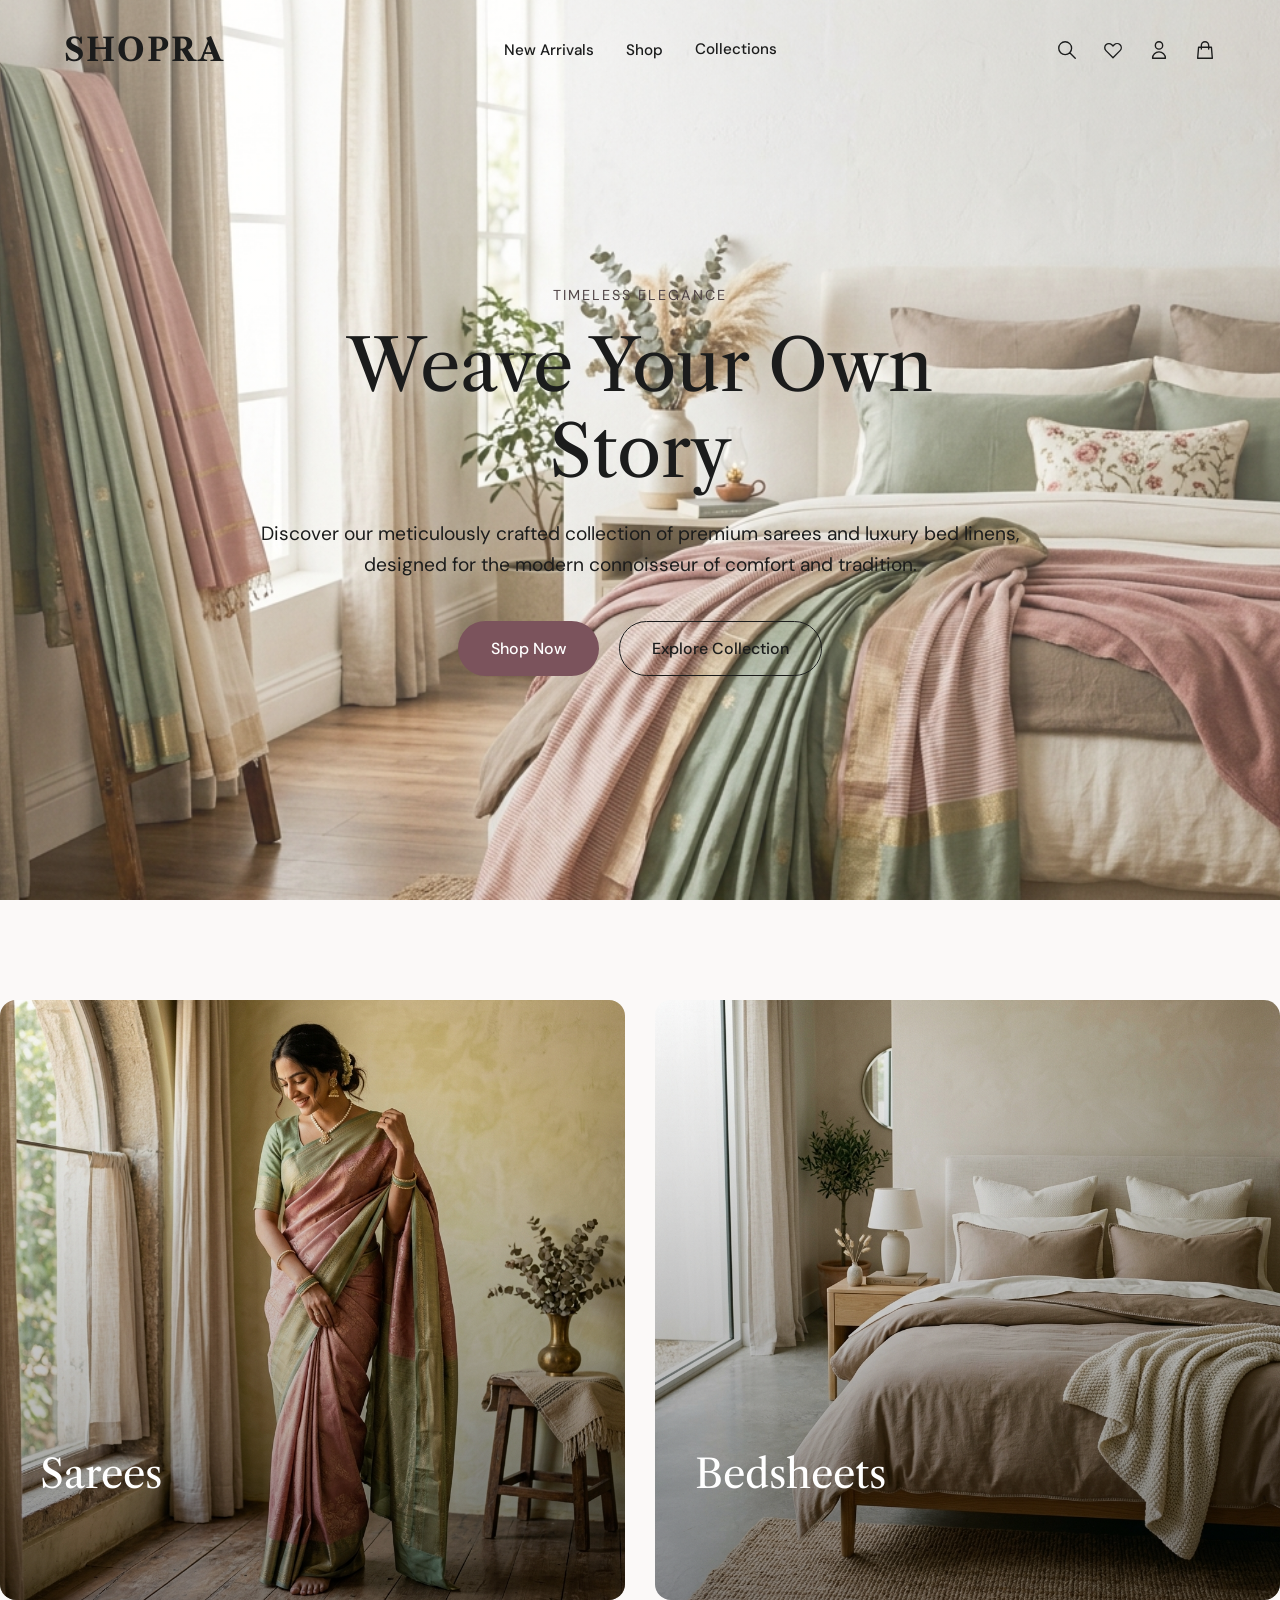
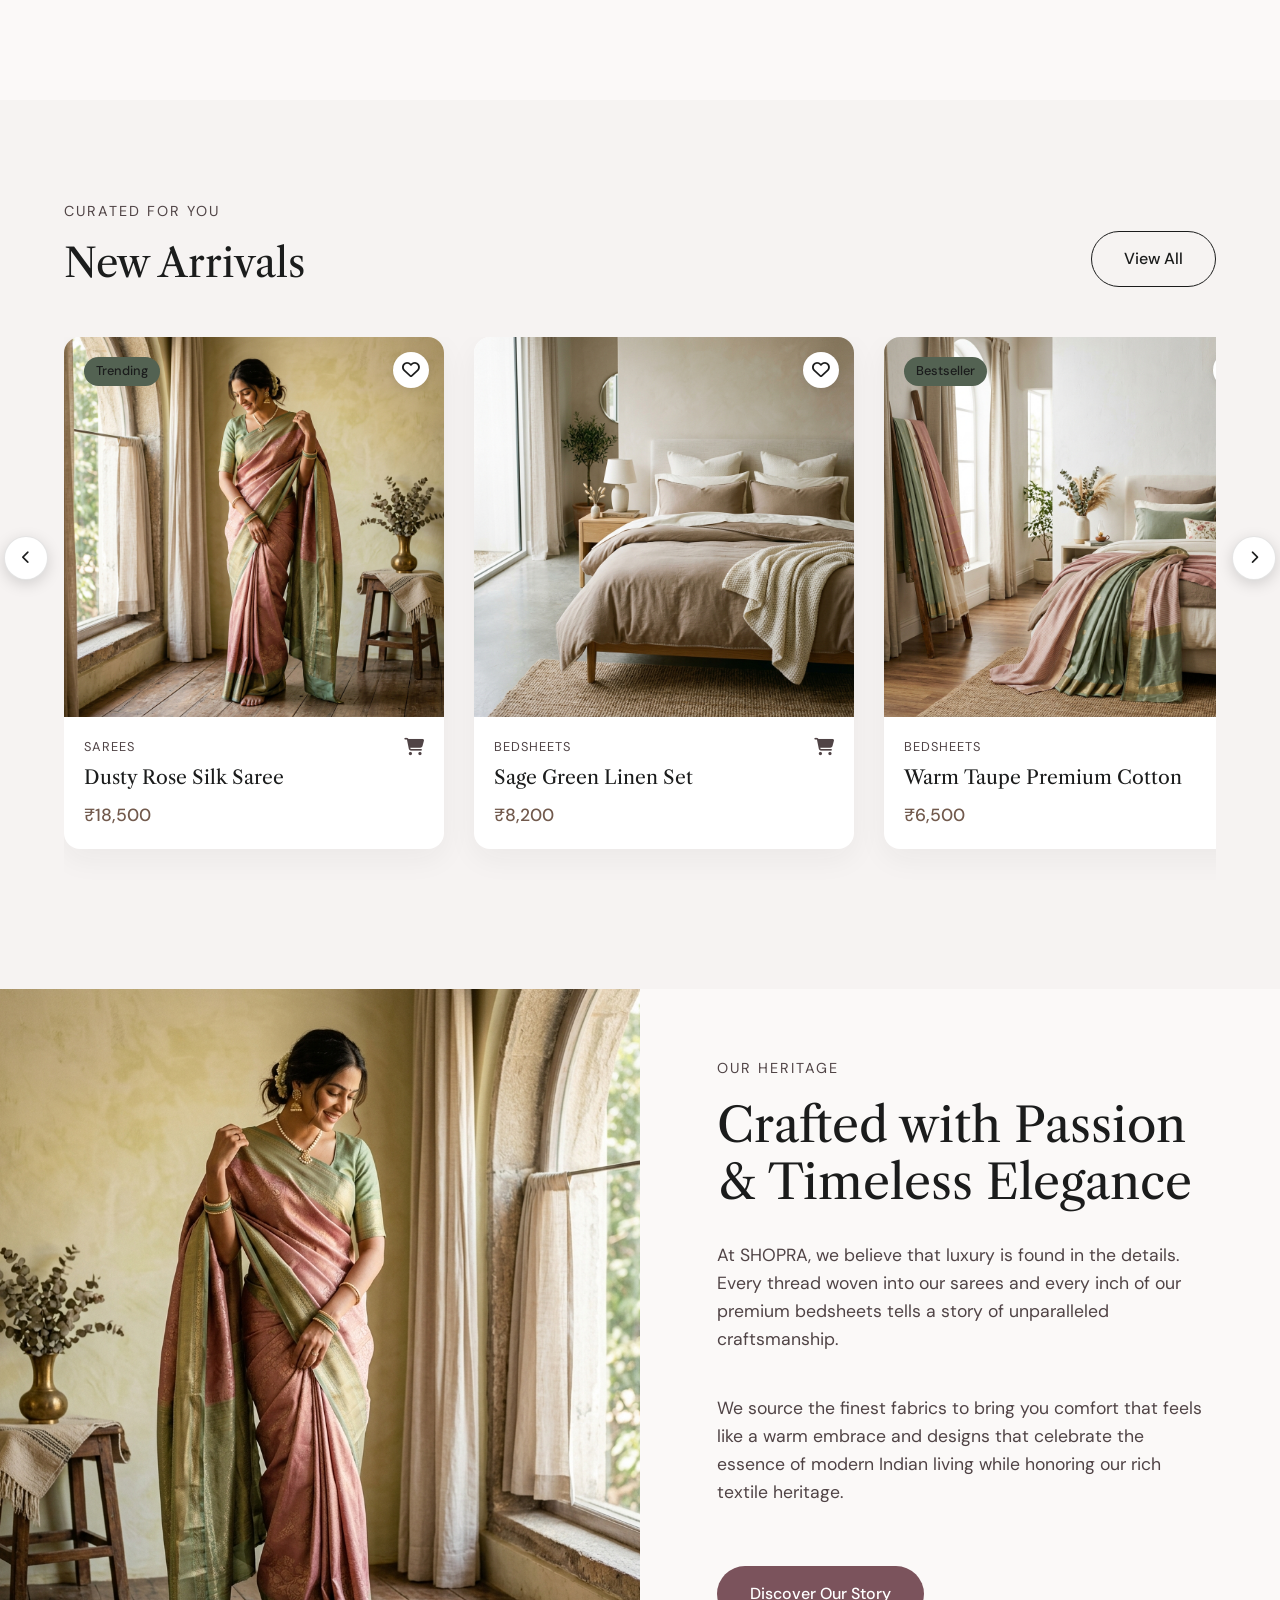
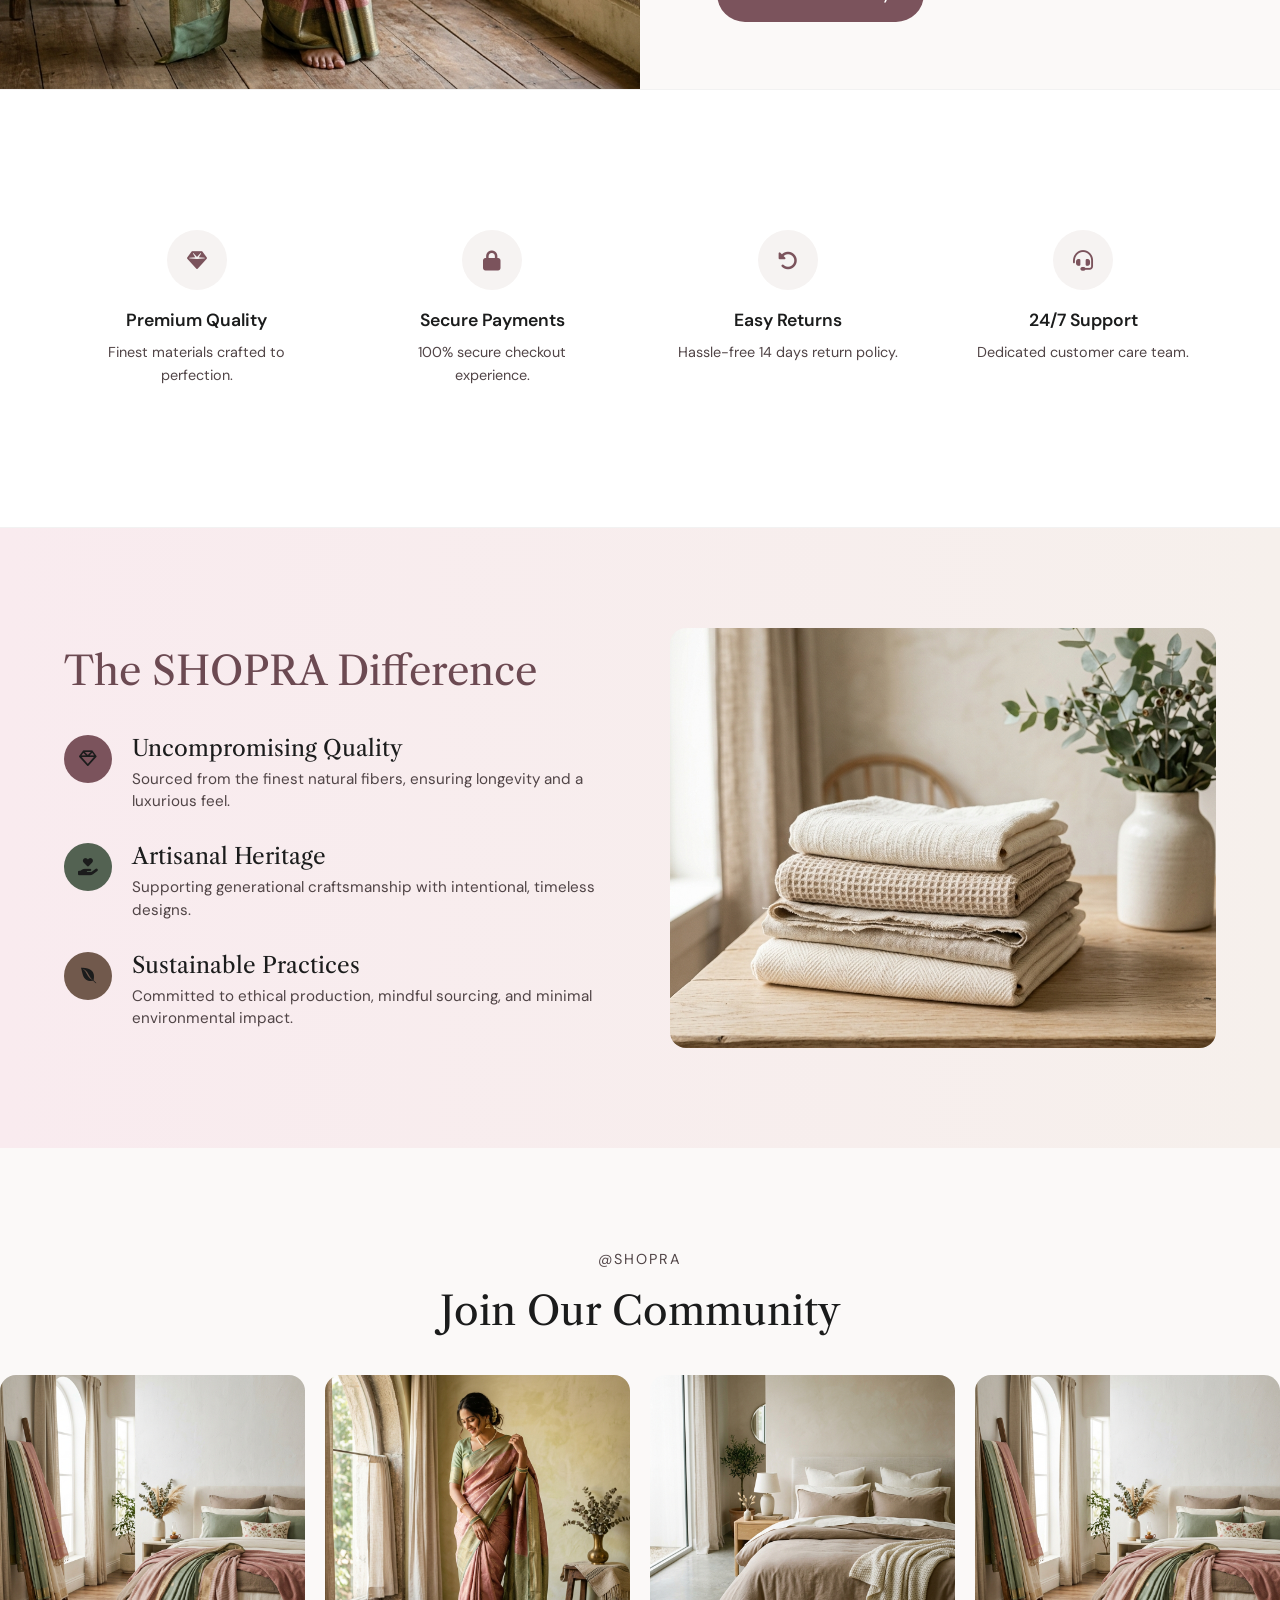
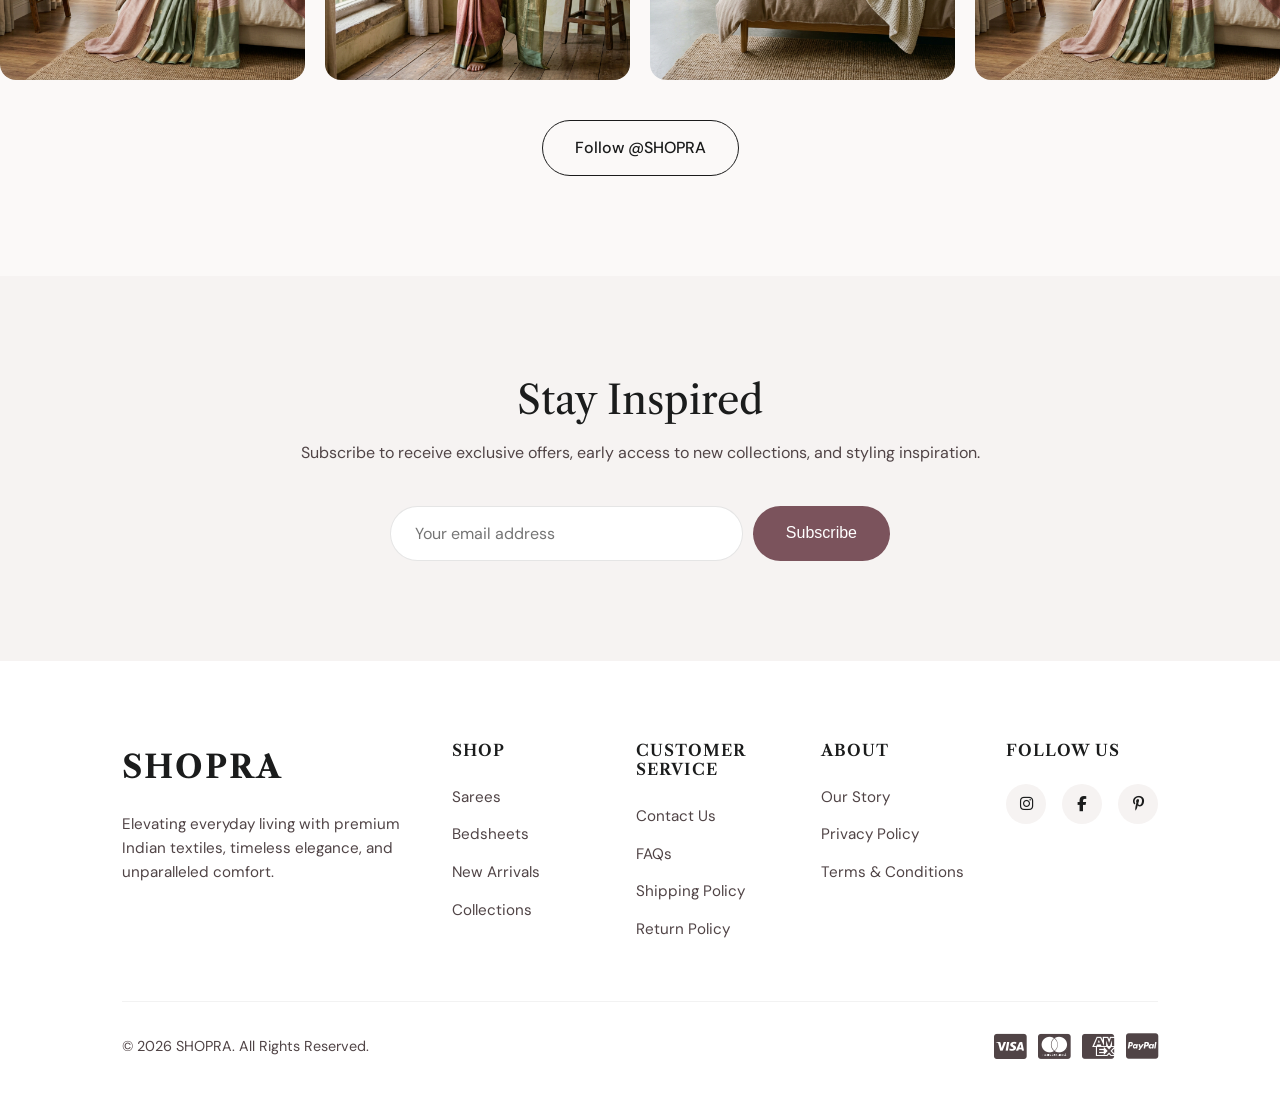
==== index.html @ 55c771d2 "UI UX of Shopora" ====
<!DOCTYPE html>
<html lang="en">
<head>
  <meta charset="UTF-8">
  <meta name="viewport" content="width=device-width, initial-scale=1.0">
  <meta name="description" content="SHOPRA - Luxurious, minimal, and emotionally engaging premium Indian textile brand. Shop elegant sarees, luxurious bedsheets, and timeless home furnishings.">
  <title>SHOPRA | Premium Indian Textiles</title>
  <link rel="stylesheet" href="css/styles.css">
  
  <!-- Fallback icons if SVG is not used directly -->
  <link rel="stylesheet" href="https://cdnjs.cloudflare.com/ajax/libs/font-awesome/6.4.0/css/all.min.css">
</head>
<body>

  <!-- Navigation -->
  <nav class="navbar">
    <a href="/" class="logo">SHOPRA</a>

    <div class="nav-links">
      <div class="has-dropdown">
        <a href="#new">New Arrivals</a>
      </div>
      <div class="has-dropdown">
        <a href="shop.html">Shop</a>
      </div>
      <a href="#collections">Collections</a>
    </div>

    <div class="nav-icons">
      <button aria-label="Search">
        <svg xmlns="http://www.w3.org/2000/svg" fill="none" viewBox="0 0 24 24" stroke="currentColor">
          <path stroke-linecap="round" stroke-linejoin="round" stroke-width="1.5" d="M21 21l-6-6m2-5a7 7 0 11-14 0 7 7 0 0114 0z" />
        </svg>
      </button>
      <a href="#wishlist" aria-label="Wishlist">
        <svg xmlns="http://www.w3.org/2000/svg" fill="none" viewBox="0 0 24 24" stroke="currentColor">
          <path stroke-linecap="round" stroke-linejoin="round" stroke-width="1.5" d="M4.318 6.318a4.5 4.5 0 000 6.364L12 20.364l7.682-7.682a4.5 4.5 0 00-6.364-6.364L12 7.636l-1.318-1.318a4.5 4.5 0 00-6.364 0z" />
        </svg>
      </a>
      <a href="#account" aria-label="Account">
        <svg xmlns="http://www.w3.org/2000/svg" fill="none" viewBox="0 0 24 24" stroke="currentColor">
          <path stroke-linecap="round" stroke-linejoin="round" stroke-width="1.5" d="M16 7a4 4 0 11-8 0 4 4 0 018 0zM12 14a7 7 0 00-7 7h14a7 7 0 00-7-7z" />
        </svg>
      </a>
      <a href="#cart" aria-label="Cart">
        <svg xmlns="http://www.w3.org/2000/svg" fill="none" viewBox="0 0 24 24" stroke="currentColor">
          <path stroke-linecap="round" stroke-linejoin="round" stroke-width="1.5" d="M16 11V7a4 4 0 00-8 0v4M5 9h14l1 12H4L5 9z" />
        </svg>
      </a>
    </div>
  </nav>

  <!-- Hero Section -->
  <header class="hero">
    <img src="assets/hero_banner_1783924809223.png" alt="Luxurious fabrics" class="hero-bg">
    <div class="hero-overlay"></div>
    <div class="hero-content">
      <span class="subtitle">Timeless Elegance</span>
      <h1>Weave Your Own Story</h1>
      <p>Discover our meticulously crafted collection of premium sarees and luxury bed linens, designed for the modern connoisseur of comfort and tradition.</p>
      <div class="hero-buttons">
        <a href="#shop" class="btn btn-primary">Shop Now</a>
        <a href="#collections" class="btn btn-outline">Explore Collection</a>
      </div>
    </div>
  </header>

  <!-- Category Section -->
  <section class="section-padding container" id="shop">
    <div class="category-grid">
      <div class="category-card" id="sarees">
        <img src="assets/saree_category_1783924821075.png" alt="Premium Sarees">
        <div class="category-overlay">
          <h2>Sarees</h2>
          <a href="#sarees" class="btn-explore">Explore Collection</a>
        </div>
      </div>
      <div class="category-card" id="bedsheets">
        <img src="assets/bedsheet_category_1783924833095.png" alt="Luxury Bedsheets">
        <div class="category-overlay">
          <h2>Bedsheets</h2>
          <a href="#bedsheets" class="btn-explore">Explore Collection</a>
        </div>
      </div>
    </div>
  </section>

  <!-- Featured Collections & New Arrivals -->
  <section class="product-showcase section-padding" id="new">
    <div class="container">
      <div class="section-header">
        <div>
          <span class="subtitle">Curated For You</span>
          <h2>New Arrivals</h2>
        </div>
        <a href="#all" class="btn btn-outline">View All</a>
      </div>
      
      <div class="slider-wrapper">
        <button class="slider-btn side-slider-btn prev-btn" aria-label="Previous"><i class="fas fa-chevron-left"></i></button>
        <button class="slider-btn side-slider-btn next-btn" aria-label="Next"><i class="fas fa-chevron-right"></i></button>
        <div class="product-scroll-container">
        <!-- Product 1 -->
        <div class="product-card">
          <div class="badge">Trending</div>
          <div class="product-image">
            <button class="wishlist-btn" aria-label="Add to Wishlist"><i class="far fa-heart"></i></button>
            <img src="assets/saree_category_1783924821075.png" alt="Dusty Rose Silk Saree" style="object-position: top;">

          </div>
          <div class="product-info">
            <div class="product-info-top">
              <div class="product-category">Sarees</div>
              <button class="add-to-cart-small" aria-label="Add to Cart" title="Add to Cart"><i class="fas fa-shopping-cart"></i></button>
            </div>
            <h3 class="product-name">Dusty Rose Silk Saree</h3>
            <div class="product-price">₹18,500</div>
          </div>
        </div>

        <!-- Product 2 -->
        <div class="product-card">
          <div class="product-image">
            <button class="wishlist-btn" aria-label="Add to Wishlist"><i class="far fa-heart"></i></button>
            <img src="assets/bedsheet_category_1783924833095.png" alt="Sage Green Linen Set" style="object-position: center;">
          </div>
          <div class="product-info">
            <div class="product-info-top">
              <div class="product-category">Bedsheets</div>
              <button class="add-to-cart-small" aria-label="Add to Cart" title="Add to Cart"><i class="fas fa-shopping-cart"></i></button>
            </div>
            <h3 class="product-name">Sage Green Linen Set</h3>
            <div class="product-price">₹8,200</div>
          </div>
        </div>

        <!-- Product 3 -->
        <div class="product-card">
          <div class="badge">Bestseller</div>
          <div class="product-image">
            <button class="wishlist-btn" aria-label="Add to Wishlist"><i class="far fa-heart"></i></button>
            <img src="assets/hero_banner_1783924809223.png" alt="Warm Taupe Premium Cotton" style="object-position: bottom;">
          </div>
          <div class="product-info">
            <div class="product-info-top">
              <div class="product-category">Bedsheets</div>
              <button class="add-to-cart-small" aria-label="Add to Cart" title="Add to Cart"><i class="fas fa-shopping-cart"></i></button>
            </div>
            <h3 class="product-name">Warm Taupe Premium Cotton</h3>
            <div class="product-price">₹6,500</div>
          </div>
        </div>
        
        <!-- Product 4 -->
        <div class="product-card">
          <div class="product-image">
            <button class="wishlist-btn" aria-label="Add to Wishlist"><i class="far fa-heart"></i></button>
            <img src="assets/saree_category_1783924821075.png" alt="Ivory Handloom Cotton" style="filter: sepia(0.3) hue-rotate(15deg);">
          </div>
          <div class="product-info">
            <div class="product-info-top">
              <div class="product-category">Sarees</div>
              <button class="add-to-cart-small" aria-label="Add to Cart" title="Add to Cart"><i class="fas fa-shopping-cart"></i></button>
            </div>
            <h3 class="product-name">Ivory Handloom Cotton</h3>
            <div class="product-price">₹12,000</div>
          </div>
        </div>
      </div>
      </div>
    </div>
  </section>

  <!-- Brand Story -->
  <section class="split-layout" id="story">
    <div class="split-image">
      <img src="assets/saree_category_1783924821075.png" alt="SHOPRA Craftsmanship" style="transform: scaleX(-1);">
    </div>
    <div class="split-content">
      <span class="subtitle">Our Heritage</span>
      <h2>Crafted with Passion & Timeless Elegance</h2>
      <p>At SHOPRA, we believe that luxury is found in the details. Every thread woven into our sarees and every inch of our premium bedsheets tells a story of unparalleled craftsmanship.</p>
      <p>We source the finest fabrics to bring you comfort that feels like a warm embrace and designs that celebrate the essence of modern Indian living while honoring our rich textile heritage.</p>
      <a href="#about" class="btn btn-primary" style="margin-top: 20px;">Discover Our Story</a>
    </div>
  </section>

  <!-- Features -->
  <section class="features section-padding">
    <div class="container features-grid">
      <div class="feature-card">
        <div class="feature-icon">
          <i class="fas fa-gem fa-lg"></i>
        </div>
        <h4>Premium Quality</h4>
        <p>Finest materials crafted to perfection.</p>
      </div>
      <div class="feature-card">
        <div class="feature-icon">
          <i class="fas fa-lock fa-lg"></i>
        </div>
        <h4>Secure Payments</h4>
        <p>100% secure checkout experience.</p>
      </div>
      <div class="feature-card">
        <div class="feature-icon">
          <i class="fas fa-undo-alt fa-lg"></i>
        </div>
        <h4>Easy Returns</h4>
        <p>Hassle-free 14 days return policy.</p>
      </div>
      <div class="feature-card">
        <div class="feature-icon">
          <i class="fas fa-headset fa-lg"></i>
        </div>
        <h4>24/7 Support</h4>
        <p>Dedicated customer care team.</p>
      </div>
    </div>
  </section>

  <!-- The SHOPRA Difference -->
  <section class="difference-section section-padding">
    <div class="container difference-container">
      <div class="difference-content">
        <h2 class="difference-heading">The SHOPRA Difference</h2>
        
        <div class="difference-list">
          <div class="difference-item">
            <div class="difference-icon-wrapper icon-primary">
              <i class="far fa-gem"></i>
            </div>
            <div class="difference-text">
              <h3>Uncompromising Quality</h3>
              <p>Sourced from the finest natural fibers, ensuring longevity and a luxurious feel.</p>
            </div>
          </div>
          
          <div class="difference-item">
            <div class="difference-icon-wrapper icon-secondary">
              <i class="fas fa-hand-holding-heart"></i>
            </div>
            <div class="difference-text">
              <h3>Artisanal Heritage</h3>
              <p>Supporting generational craftsmanship with intentional, timeless designs.</p>
            </div>
          </div>
          
          <div class="difference-item">
            <div class="difference-icon-wrapper icon-accent">
              <i class="fab fa-envira"></i>
            </div>
            <div class="difference-text">
              <h3>Sustainable Practices</h3>
              <p>Committed to ethical production, mindful sourcing, and minimal environmental impact.</p>
            </div>
          </div>
        </div>
      </div>
      <div class="difference-image-wrapper">
        <img src="assets/difference_image_1783926100325.png" alt="SHOPRA Difference">
      </div>
    </div>
  </section>

  <!-- Promotional Banner
  <section class="promo-banner">
    <div class="promo-content">
      <span class="subtitle" style="color: var(--text-dark);">Limited Edition</span>
      <h2>The Festive Collection</h2>
      <p style="margin-bottom: 30px; font-size: 1.1rem; color: var(--text-dark);">Embrace the celebrations with our exclusive handpicked designs. Up to 20% off on selected items.</p>
      <a href="#festive" class="btn btn-light">Shop The Sale</a>
    </div>
  </section>

  Customer Reviews 
  <section class="section-padding container text-center">
    <span class="subtitle">Testimonials</span>
    <h2 style="font-size: 2.5rem; margin-bottom: 50px;">Loved by Our Customers</h2>
    <div style="display: grid; grid-template-columns: repeat(3, 1fr); gap: 30px; text-align: left;">
      <div style="background: var(--bg-section); padding: 40px; border-radius: var(--radius);">
        <div style="color: #FFD700; margin-bottom: 20px;">
          <i class="fas fa-star"></i><i class="fas fa-star"></i><i class="fas fa-star"></i><i class="fas fa-star"></i><i class="fas fa-star"></i>
        </div>
        <p style="font-size: 1.05rem; margin-bottom: 30px; font-style: italic;">"The dusty rose silk saree I purchased is absolutely breathtaking. The quality of the fabric and the minimal design are exactly what I was looking for. Highly recommend SHOPRA!"</p>
        <div style="display: flex; align-items: center; gap: 15px;">
          <div style="width: 50px; height: 50px; border-radius: 50%; background: #ccc; overflow: hidden;">
             <img src="assets/hero_banner_1783924809223.png" style="width: 100%; height: 100%; object-fit: cover;">
          </div>
          <div>
            <h4 style="font-family: var(--font-body); font-weight: 600;">Ananya S.</h4>
            <span style="font-size: 0.85rem; color: var(--text-light);">Verified Buyer</span>
          </div>
        </div>
      </div>
      <div style="background: var(--bg-section); padding: 40px; border-radius: var(--radius);">
        <div style="color: #FFD700; margin-bottom: 20px;">
          <i class="fas fa-star"></i><i class="fas fa-star"></i><i class="fas fa-star"></i><i class="fas fa-star"></i><i class="fas fa-star"></i>
        </div>
        <p style="font-size: 1.05rem; margin-bottom: 30px; font-style: italic;">"I completely transformed my bedroom with the luxury linen bedsheets. The sage green color is so calming and the fabric feels premium. Will definitely buy more."</p>
        <div style="display: flex; align-items: center; gap: 15px;">
          <div style="width: 50px; height: 50px; border-radius: 50%; background: #ccc; overflow: hidden;">
             <img src="assets/bedsheet_category_1783924833095.png" style="width: 100%; height: 100%; object-fit: cover;">
          </div>
          <div>
            <h4 style="font-family: var(--font-body); font-weight: 600;">Priya M.</h4>
            <span style="font-size: 0.85rem; color: var(--text-light);">Verified Buyer</span>
          </div>
        </div>
      </div>
      <div style="background: var(--bg-section); padding: 40px; border-radius: var(--radius);">
        <div style="color: #FFD700; margin-bottom: 20px;">
          <i class="fas fa-star"></i><i class="fas fa-star"></i><i class="fas fa-star"></i><i class="fas fa-star"></i><i class="fas fa-star"></i>
        </div>
        <p style="font-size: 1.05rem; margin-bottom: 30px; font-style: italic;">"Shopping at SHOPRA feels like a luxury experience. The website is beautiful, delivery was fast, and the packaging was so elegant. A truly premium brand."</p>
        <div style="display: flex; align-items: center; gap: 15px;">
          <div style="width: 50px; height: 50px; border-radius: 50%; background: #ccc; overflow: hidden;">
             <img src="assets/saree_category_1783924821075.png" style="width: 100%; height: 100%; object-fit: cover;">
          </div>
          <div>
            <h4 style="font-family: var(--font-body); font-weight: 600;">Neha K.</h4>
            <span style="font-size: 0.85rem; color: var(--text-light);">Verified Buyer</span>
          </div>
        </div>
      </div>
    </div>
  </section> -->

  <!-- Instagram Gallery -->
  <section class="section-padding container text-center">
    <span class="subtitle">@SHOPRA</span>
    <h2 style="font-size: 2.5rem;">Join Our Community</h2>
    <div class="gallery-grid">
      <div class="gallery-item">
        <img src="assets/hero_banner_1783924809223.png" alt="Instagram post">
        <div class="gallery-overlay"><i class="fab fa-instagram fa-2x"></i></div>
      </div>
      <div class="gallery-item">
        <img src="assets/saree_category_1783924821075.png" alt="Instagram post" style="object-position: bottom;">
        <div class="gallery-overlay"><i class="fab fa-instagram fa-2x"></i></div>
      </div>
      <div class="gallery-item">
        <img src="assets/bedsheet_category_1783924833095.png" alt="Instagram post" style="object-position: right;">
        <div class="gallery-overlay"><i class="fab fa-instagram fa-2x"></i></div>
      </div>
      <div class="gallery-item">
        <img src="assets/hero_banner_1783924809223.png" alt="Instagram post" style="object-position: top left;">
        <div class="gallery-overlay"><i class="fab fa-instagram fa-2x"></i></div>
      </div>
    </div>
    <a href="#instagram" class="btn btn-outline" style="margin-top: 40px;">Follow @SHOPRA</a>
  </section>

  <!-- Newsletter -->
  <section class="newsletter section-padding">
    <div class="container">
      <h2 style="font-size: 2.5rem; margin-bottom: 16px;">Stay Inspired</h2>
      <p style="color: var(--text-light);">Subscribe to receive exclusive offers, early access to new collections, and styling inspiration.</p>
      <form class="newsletter-form" onsubmit="event.preventDefault();">
        <input type="email" placeholder="Your email address" required>
        <button type="submit" class="btn btn-primary">Subscribe</button>
      </form>
    </div>
  </section>

  <!-- Footer -->
  <footer class="footer">
    <div class="container">
      <div class="footer-grid">
        <div class="footer-brand">
          <a href="/" class="logo">SHOPRA</a>
          <p>Elevating everyday living with premium Indian textiles, timeless elegance, and unparalleled comfort.</p>
        </div>
        <div class="footer-col">
          <h4>SHOP</h4>
          <ul>
            <li><a href="#sarees">Sarees</a></li>
            <li><a href="#bedsheets">Bedsheets</a></li>
            <li><a href="#new">New Arrivals</a></li>
            <li><a href="#collections">Collections</a></li>
          </ul>
        </div>
        <div class="footer-col">
          <h4>CUSTOMER SERVICE</h4>
          <ul>
            <li><a href="#contact">Contact Us</a></li>
            <li><a href="#faq">FAQs</a></li>
            <li><a href="#shipping">Shipping Policy</a></li>
            <li><a href="#returns">Return Policy</a></li>
          </ul>
        </div>
        <div class="footer-col">
          <h4>ABOUT</h4>
          <ul>
            <li><a href="#story">Our Story</a></li>
            <li><a href="#privacy">Privacy Policy</a></li>
            <li><a href="#terms">Terms & Conditions</a></li>
          </ul>
        </div>
        <div class="footer-col">
          <h4>FOLLOW US</h4>
          <div class="social-links">
            <a href="#instagram" aria-label="Instagram"><i class="fab fa-instagram"></i></a>
            <a href="#facebook" aria-label="Facebook"><i class="fab fa-facebook-f"></i></a>
            <a href="#pinterest" aria-label="Pinterest"><i class="fab fa-pinterest-p"></i></a>
          </div>
        </div>
      </div>
      <div class="footer-bottom">
        <p>&copy; 2026 SHOPRA. All Rights Reserved.</p>
        <div class="payment-icons">
          <i class="fab fa-cc-visa fa-2x"></i>
          <i class="fab fa-cc-mastercard fa-2x"></i>
          <i class="fab fa-cc-amex fa-2x"></i>
          <i class="fab fa-cc-paypal fa-2x"></i>
        </div>
      </div>
    </div>
  </footer>

  <script src="js/app.js"></script>
</body>
</html>
---- css/styles.css ----
/* SHOPRA Design System & Variables */
@import url('https://fonts.googleapis.com/css2?family=DM+Sans:opsz,wght@9..40,400;9..40,500;9..40,600&family=Libre+Caslon+Text:ital,wght@0,400;0,700;1,400&display=swap');

:root {
  --primary: #7b535c;
  --secondary: #536252;
  --accent: #71594c;
  --bg-main: #fbf9f8;
  --bg-section: #f6f3f2;
  --text-dark: #1b1c1c;
  --text-light: #504446;
  --white: #ffffff;
  
  --font-heading: 'Libre Caslon Text', serif;
  --font-body: 'DM Sans', sans-serif;
  
  --radius: 16px;
  --shadow-soft: 0 10px 30px rgba(47, 47, 47, 0.05);
  --shadow-hover: 0 20px 40px rgba(47, 47, 47, 0.1);
  --transition: all 0.4s cubic-bezier(0.25, 0.8, 0.25, 1);
}

/* Reset & Base Styles */
* {
  margin: 0;
  padding: 0;
  box-sizing: border-box;
}

html {
  scroll-behavior: smooth;
}

body {
  font-family: var(--font-body);
  background-color: var(--bg-main);
  color: var(--text-dark);
  line-height: 1.6;
  overflow-x: hidden;
}

h1, h2, h3, h4, h5, h6 {
  font-family: var(--font-heading);
  font-weight: 400;
  line-height: 1.2;
}

a {
  text-decoration: none;
  color: inherit;
  transition: var(--transition);
}

ul {
  list-style: none;
}

img {
  max-width: 100%;
  height: auto;
  display: block;
}

.container {
  max-width: 1440px;
  margin: 0 auto;
  padding: 0 5%;
}

.section-padding {
  padding: 100px 0;
}

/* Typography Utilities */
.text-center { text-align: center; }
.subtitle {
  font-size: 0.9rem;
  letter-spacing: 2px;
  text-transform: uppercase;
  color: var(--text-light);
  margin-bottom: 1rem;
  display: block;
}

/* Buttons */
.btn {
  display: inline-block;
  padding: 14px 32px;
  font-size: 1rem;
  border-radius: 30px;
  cursor: pointer;
  transition: var(--transition);
  font-weight: 500;
  text-align: center;
  border: 1px solid transparent;
}

.btn-primary {
  background-color: var(--primary);
  color: var(--white);
}

.btn-primary:hover {
  background-color: #9B5D69;
  transform: translateY(-2px);
  box-shadow: var(--shadow-soft);
}

.btn-outline {
  background-color: transparent;
  border-color: var(--text-dark);
  color: var(--text-dark);
}

.btn-outline:hover {
  background-color: var(--text-dark);
  color: var(--white);
}

.btn-light {
  background-color: var(--white);
  color: var(--text-dark);
}

.btn-light:hover {
  background-color: var(--bg-section);
  transform: translateY(-2px);
}

/* Navbar */
.navbar {
  position: fixed;
  top: 0;
  left: 0;
  width: 100%;
  padding: 24px 5%;
  display: flex;
  justify-content: space-between;
  align-items: center;
  z-index: 1000;
  transition: var(--transition);
  background-color: transparent;
}

.navbar.scrolled {
  background-color: rgba(255, 253, 249, 0.95);
  backdrop-filter: blur(10px);
  padding: 16px 5%;
  box-shadow: 0 4px 20px rgba(0,0,0,0.03);
}

.nav-links {
  display: flex;
  gap: 32px;
  align-items: center;
}

.nav-links a {
  font-size: 0.95rem;
  font-weight: 500;
  position: relative;
}

.nav-links a::after {
  content: '';
  position: absolute;
  bottom: -4px;
  left: 0;
  width: 0;
  height: 1px;
  background-color: var(--text-dark);
  transition: var(--transition);
}

.nav-links a:hover::after {
  width: 100%;
}

.logo {
  font-family: var(--font-heading);
  font-size: 2rem;
  font-weight: 700;
  letter-spacing: 2px;
  color: var(--text-dark);
}

.nav-icons {
  display: flex;
  gap: 24px;
  align-items: center;
}

.nav-icons button, .nav-icons a {
  background: none;
  border: none;
  cursor: pointer;
  color: var(--text-dark);
  display: flex;
  align-items: center;
  justify-content: center;
}

.nav-icons svg {
  width: 22px;
  height: 22px;
  transition: var(--transition);
}

.nav-icons button:hover svg, .nav-icons a:hover svg {
  color: var(--primary);
  transform: scale(1.1);
}

/* Mega Menu Dropdown */
.has-dropdown {
  position: relative;
}

.mega-menu {
  position: absolute;
  top: 100%;
  left: 0;
  background: var(--white);
  padding: 30px;
  border-radius: var(--radius);
  box-shadow: var(--shadow-soft);
  opacity: 0;
  visibility: hidden;
  transform: translateY(10px);
  transition: var(--transition);
  display: flex;
  gap: 40px;
  min-width: 400px;
}

.has-dropdown:hover .mega-menu {
  opacity: 1;
  visibility: visible;
  transform: translateX(-50%) translateY(0);
  pointer-events: auto;
}

/* Simple Nested Dropdown */
.simple-dropdown {
  position: absolute;
  top: 100%;
  left: 0;
  transform: translateY(20px);
  background: var(--white);
  min-width: 220px;
  border-radius: 8px;
  box-shadow: 0 10px 40px rgba(0,0,0,0.1);
  opacity: 0;
  visibility: hidden;
  transition: all var(--transition);
  z-index: 100;
  pointer-events: none;
  list-style: none;
  padding: 10px 0;
  margin: 0;
}

.has-dropdown:hover .simple-dropdown {
  opacity: 1;
  visibility: visible;
  transform: translateY(0);
  pointer-events: auto;
}

.simple-dropdown li {
  position: relative;
}

.simple-dropdown a {
  display: block;
  padding: 12px 25px;
  color: var(--text-dark);
  text-decoration: none;
  font-size: 0.95rem;
  transition: color var(--transition), background var(--transition);
}

.simple-dropdown a:hover {
  color: var(--primary);
  background: var(--bg-section);
}

.sub-dropdown {
  position: absolute;
  top: 0;
  left: 100%;
  transform: translateX(10px);
  background: var(--white);
  min-width: 220px;
  border-radius: 8px;
  box-shadow: 0 10px 40px rgba(0,0,0,0.1);
  opacity: 0;
  visibility: hidden;
  transition: all var(--transition);
  z-index: 100;
  pointer-events: none;
  list-style: none;
  padding: 10px 0;
  margin: 0;
}

.has-sub-dropdown:hover .sub-dropdown {
  opacity: 1;
  visibility: visible;
  transform: translateX(0);
  pointer-events: auto;
}

.mega-column h4 {
  font-family: var(--font-body);
  font-size: 0.9rem;
  text-transform: uppercase;
  color: var(--text-light);
  margin-bottom: 16px;
  letter-spacing: 1px;
}

.mega-column ul {
  display: flex;
  flex-direction: column;
  gap: 12px;
}

.mega-column a {
  font-size: 0.95rem;
  color: var(--text-dark);
}

.mega-column a::after {
  display: none;
}

.mega-column a:hover {
  color: var(--primary);
}

/* Hero Section */
.hero {
  height: 100vh;
  position: relative;
  display: flex;
  align-items: center;
  justify-content: center;
  overflow: hidden;
}

.hero-bg {
  position: absolute;
  top: 0;
  left: 0;
  width: 100%;
  height: 100%;
  object-fit: cover;
  z-index: -1;
  transform: scale(1.05);
  animation: heroZoom 20s ease-out infinite alternate;
}

.hero-overlay {
  position: absolute;
  top: 0;
  left: 0;
  width: 100%;
  height: 100%;
  background: linear-gradient(to bottom, rgba(255, 253, 249, 0.3), rgba(255, 253, 249, 0.1));
  z-index: 0;
}

.hero-content {
  position: relative;
  z-index: 1;
  text-align: center;
  max-width: 800px;
  padding: 0 20px;
  margin-top: 60px;
}

.hero-content h1 {
  font-size: 4.5rem;
  margin-bottom: 24px;
  color: var(--text-dark);
  text-shadow: 0 4px 20px rgba(255,255,255,0.4);
}

.hero-content p {
  font-size: 1.2rem;
  margin-bottom: 40px;
  color: var(--text-dark);
}

.hero-buttons {
  display: flex;
  gap: 20px;
  justify-content: center;
}

@keyframes heroZoom {
  from { transform: scale(1); }
  to { transform: scale(1.08); }
}

/* Category Section */
.category-grid {
  display: grid;
  grid-template-columns: 1fr 1fr;
  gap: 30px;
}

.category-card {
  position: relative;
  border-radius: var(--radius);
  overflow: hidden;
  height: 600px;
  cursor: pointer;
}

.category-card img {
  width: 100%;
  height: 100%;
  object-fit: cover;
  transition: transform 0.8s cubic-bezier(0.25, 0.8, 0.25, 1);
}

.category-card:hover img {
  transform: scale(1.05);
}

.category-overlay {
  position: absolute;
  inset: 0;
  background: linear-gradient(to top, rgba(0,0,0,0.4), transparent);
  display: flex;
  flex-direction: column;
  justify-content: flex-end;
  padding: 40px;
}

.category-overlay h2 {
  color: var(--white);
  font-size: 2.5rem;
  margin-bottom: 20px;
  transform: translateY(10px);
  transition: var(--transition);
}

.category-card:hover .category-overlay h2 {
  transform: translateY(0);
}

.btn-explore {
  align-self: flex-start;
  background: rgba(255,255,255,0.2);
  backdrop-filter: blur(5px);
  color: var(--white);
  padding: 12px 24px;
  border-radius: 30px;
  border: 1px solid rgba(255,255,255,0.5);
  opacity: 0;
  transform: translateY(20px);
  transition: var(--transition);
}

.category-card:hover .btn-explore {
  opacity: 1;
  transform: translateY(0);
}

.btn-explore:hover {
  background: var(--white);
  color: var(--text-dark);
}

/* New Arrivals (Horizontal Scroll) */
.product-showcase {
  background-color: var(--bg-section);
  overflow: hidden;
}

.section-header {
  display: flex;
  justify-content: space-between;
  align-items: flex-end;
  margin-bottom: 50px;
}

.section-header h2 {
  font-size: 2.5rem;
}

.product-scroll-container {
  display: flex;
  gap: 30px;
  overflow-x: auto;
  padding-bottom: 40px;
  scrollbar-width: none; /* Firefox */
}

.product-scroll-container::-webkit-scrollbar {
  display: none; /* Chrome/Safari/Webkit */
}

.slider-btn {
  width: 44px;
  height: 44px;
  border-radius: 50%;
  border: 1px solid rgba(0,0,0,0.1);
  background: var(--white);
  color: var(--text-dark);
  display: flex;
  align-items: center;
  justify-content: center;
  cursor: pointer;
  transition: var(--transition);
}

.slider-btn:hover {
  background: var(--primary);
  color: var(--white);
  border-color: var(--primary);
}

.slider-wrapper {
  position: relative;
}

.side-slider-btn {
  position: absolute;
  top: 40%;
  transform: translateY(-50%);
  z-index: 10;
  box-shadow: 0 4px 15px rgba(0,0,0,0.15);
}

.side-slider-btn.prev-btn {
  left: -60px;
}

.side-slider-btn.next-btn {
  right: -60px;
}

@media (max-width: 768px) {
  .side-slider-btn {
    display: none;
  }
}

.product-card {
  min-width: 320px;
  background: var(--white);
  border-radius: var(--radius);
  overflow: hidden;
  box-shadow: var(--shadow-soft);
  transition: var(--transition);
  position: relative;
  flex: 0 0 auto;
}

.product-card:hover {
  box-shadow: var(--shadow-hover);
  transform: translateY(-5px);
}

.product-image {
  position: relative;
  width: 100%;
  height: 380px;
  overflow: hidden;
}

.wishlist-btn {
  position: absolute;
  top: 15px;
  right: 15px;
  width: 36px;
  height: 36px;
  border-radius: 50%;
  background: var(--white);
  border: none;
  display: flex;
  align-items: center;
  justify-content: center;
  color: var(--text-dark);
  font-size: 1.1rem;
  cursor: pointer;
  z-index: 3;
  box-shadow: 0 2px 8px rgba(0,0,0,0.1);
  transition: all var(--transition);
}

.wishlist-btn:hover {
  background: var(--primary);
  color: var(--white);
}

.wishlist-btn:active {
  transform: scale(0.95);
}

.product-image img {
  width: 100%;
  height: 100%;
  object-fit: cover;
  transition: var(--transition);
}

.product-card:hover .product-image img {
  transform: scale(1.05);
}

.product-actions {
  position: absolute;
  bottom: 20px;
  left: 50%;
  transform: translateX(-50%) translateY(20px);
  display: flex;
  gap: 10px;
  opacity: 0;
  transition: var(--transition);
}

.product-card:hover .product-actions {
  opacity: 1;
  transform: translateX(-50%) translateY(0);
}

.action-btn {
  width: 40px;
  height: 40px;
  border-radius: 50%;
  background: var(--white);
  display: flex;
  align-items: center;
  justify-content: center;
  border: none;
  cursor: pointer;
  box-shadow: 0 4px 10px rgba(0,0,0,0.1);
  color: var(--text-dark);
  transition: var(--transition);
}

.action-btn:hover {
  background: var(--primary);
  color: var(--white);
}

.action-btn.add-to-cart {
  width: auto;
  padding: 0 20px;
  border-radius: 20px;
  font-weight: 500;
  font-family: var(--font-body);
}

.product-info {
  padding: 20px;
}

.product-info-top {
  display: flex;
  justify-content: space-between;
  align-items: flex-start;
  margin-bottom: 8px;
}

.product-category {
  font-size: 0.8rem;
  text-transform: uppercase;
  letter-spacing: 1px;
  color: var(--text-light);
}

.add-to-cart-small {
  background: none;
  border: none;
  color: var(--text-light);
  font-size: 1.1rem;
  cursor: pointer;
  transition: color var(--transition);
  padding: 0;
}

.add-to-cart-small:hover {
  color: var(--primary);
}

.product-name {
  font-family: var(--font-heading);
  font-size: 1.2rem;
  margin-bottom: 12px;
}

.product-price {
  font-weight: 500;
  color: var(--accent);
  font-size: 1.1rem;
}

.badge {
  position: absolute;
  top: 20px;
  left: 20px;
  background: var(--secondary);
  color: var(--text-dark);
  padding: 4px 12px;
  border-radius: 20px;
  font-size: 0.8rem;
  font-weight: 500;
  z-index: 2;
}

/* Brand Story Split */
.split-layout {
  display: grid;
  grid-template-columns: 1fr 1fr;
  align-items: center;
  background: var(--bg-main);
}

.split-image {
  height: 100%;
  min-height: 700px;
}

.split-image img {
  width: 100%;
  height: 100%;
  object-fit: cover;
}

.split-content {
  padding: 10% 12%;
}

.split-content h2 {
  font-size: 3rem;
  margin-bottom: 30px;
}

.split-content p {
  font-size: 1.1rem;
  color: var(--text-light);
  margin-bottom: 40px;
}

/* Features */
.features {
  background-color: var(--white);
  border-top: 1px solid rgba(0,0,0,0.05);
  border-bottom: 1px solid rgba(0,0,0,0.05);
}

.features-grid {
  display: grid;
  grid-template-columns: repeat(4, 1fr);
  gap: 30px;
  text-align: center;
}

.feature-card {
  padding: 40px 20px;
}

.feature-icon {
  width: 60px;
  height: 60px;
  background: var(--bg-section);
  border-radius: 50%;
  display: flex;
  align-items: center;
  justify-content: center;
  margin: 0 auto 20px;
  color: var(--primary);
}

.feature-icon svg {
  width: 28px;
  height: 28px;
}

.feature-card h4 {
  font-size: 1.1rem;
  margin-bottom: 10px;
  font-family: var(--font-body);
  font-weight: 600;
}

.feature-card p {
  font-size: 0.9rem;
  color: var(--text-light);
}

/* The SHOPRA Difference */
.difference-section {
  background: linear-gradient(90deg, #F9EBEF 0%, #F6F0EC 100%);
}

.difference-container {
  display: grid;
  grid-template-columns: 1fr 1fr;
  gap: 60px;
  align-items: center;
}

.difference-image-wrapper img {
  width: 100%;
  border-radius: var(--radius);
  object-fit: cover;
  aspect-ratio: 1.3;
}

.difference-heading {
  font-family: var(--font-heading);
  font-size: 2.5rem;
  color: #6C4A52;
  margin-bottom: 40px;
}

.difference-list {
  display: flex;
  flex-direction: column;
  gap: 30px;
}

.difference-item {
  display: flex;
  gap: 20px;
  align-items: flex-start;
}

.difference-icon-wrapper {
  width: 48px;
  height: 48px;
  border-radius: 50%;
  display: flex;
  align-items: center;
  justify-content: center;
  flex-shrink: 0;
}

.difference-icon-wrapper i {
  font-size: 1.1rem;
  color: var(--text-dark);
}

.icon-primary { background-color: var(--primary); }
.icon-secondary { background-color: var(--secondary); }
.icon-accent { background-color: var(--accent); }

.difference-text h3 {
  font-family: var(--font-heading);
  font-size: 1.4rem;
  margin-bottom: 6px;
  color: var(--text-dark);
}

.difference-text p {
  font-family: var(--font-body);
  font-size: 0.95rem;
  color: var(--text-light);
  line-height: 1.5;
}

@media (max-width: 1024px) {
  .difference-container {
    grid-template-columns: 1fr;
  }
}

/* Promotional Banner */
.promo-banner {
  background-color: var(--secondary);
  padding: 80px 5%;
  text-align: center;
  position: relative;
  overflow: hidden;
}

.promo-content {
  position: relative;
  z-index: 2;
}

.promo-banner h2 {
  font-size: 3rem;
  margin-bottom: 20px;
  color: var(--text-dark);
}

/* Instagram Gallery */
.gallery-grid {
  display: grid;
  grid-template-columns: repeat(4, 1fr);
  gap: 20px;
  margin-top: 40px;
}

.gallery-item {
  position: relative;
  aspect-ratio: 1 / 1;
  border-radius: var(--radius);
  overflow: hidden;
  cursor: pointer;
}

.gallery-item img {
  width: 100%;
  height: 100%;
  object-fit: cover;
  transition: var(--transition);
}

.gallery-item:hover img {
  transform: scale(1.05);
}

.gallery-overlay {
  position: absolute;
  inset: 0;
  background: rgba(47, 47, 47, 0.4);
  display: flex;
  align-items: center;
  justify-content: center;
  opacity: 0;
  transition: var(--transition);
  color: var(--white);
}

.gallery-item:hover .gallery-overlay {
  opacity: 1;
}

/* Newsletter */
.newsletter {
  background-color: var(--bg-section);
  text-align: center;
}

.newsletter-form {
  max-width: 500px;
  margin: 40px auto 0;
  display: flex;
  gap: 10px;
}

.newsletter-form input {
  flex: 1;
  padding: 16px 24px;
  border: 1px solid rgba(0,0,0,0.1);
  border-radius: 30px;
  font-family: var(--font-body);
  font-size: 1rem;
  outline: none;
  transition: var(--transition);
}

.newsletter-form input:focus {
  border-color: var(--primary);
  box-shadow: 0 0 0 3px rgba(181, 115, 128, 0.2);
}

/* --- Product Page Specific Styles --- */
.breadcrumbs {
  font-size: 0.9rem;
  color: var(--text-light);
  margin-bottom: 30px;
}
.breadcrumbs a {
  color: var(--text-dark);
  text-decoration: none;
  transition: color var(--transition);
}
.breadcrumbs a:hover {
  color: var(--primary);
}

.product-layout {
  display: grid;
  grid-template-columns: 1fr 1fr;
  gap: 60px;
  align-items: start;
}

.product-gallery {
  display: flex;
  gap: 20px;
}

.thumbnail-list {
  display: flex;
  flex-direction: column;
  gap: 15px;
  width: 80px;
}

.thumbnail {
  width: 100%;
  height: 100px;
  object-fit: cover;
  border-radius: 8px;
  cursor: pointer;
  border: 2px solid transparent;
  transition: all var(--transition);
  opacity: 0.7;
}

.thumbnail.active, .thumbnail:hover {
  border-color: var(--primary);
  opacity: 1;
}

.main-image-container {
  flex: 1;
  position: relative;
  border-radius: 12px;
  overflow: hidden;
  background: var(--bg-section);
}

#main-product-image {
  width: 100%;
  height: auto;
  min-height: 600px;
  object-fit: cover;
  display: block;
}

.product-details {
  padding-top: 10px;
}

.product-header {
  margin-bottom: 25px;
  border-bottom: 1px solid rgba(0,0,0,0.05);
  padding-bottom: 25px;
}

.product-title {
  font-family: var(--font-heading);
  font-size: 2.5rem;
  margin: 10px 0 15px;
  color: var(--text-dark);
}

.product-price-large {
  font-size: 1.5rem;
  font-weight: 500;
  color: var(--text-dark);
}

.product-description {
  color: var(--text-light);
  line-height: 1.8;
  margin-bottom: 30px;
  font-size: 1.05rem;
}

.product-options {
  margin-bottom: 30px;
}

.quantity-selector {
  display: flex;
  align-items: center;
  gap: 20px;
}

.qty-label {
  font-weight: 500;
  color: var(--text-dark);
}

.qty-controls {
  display: flex;
  border: 1px solid rgba(0,0,0,0.1);
  border-radius: 30px;
  overflow: hidden;
  width: 120px;
}

.qty-btn {
  background: transparent;
  border: none;
  width: 40px;
  height: 40px;
  font-size: 1.2rem;
  cursor: pointer;
  color: var(--text-dark);
  transition: background var(--transition);
}

.qty-btn:hover {
  background: var(--bg-section);
}

#qty-input {
  width: 40px;
  text-align: center;
  border: none;
  background: transparent;
  font-weight: 500;
  font-family: var(--font-body);
  color: var(--text-dark);
}

.product-actions-large {
  display: flex;
  gap: 15px;
  margin-bottom: 40px;
}

.btn-block {
  flex: 1;
  padding: 18px;
  font-size: 1.05rem;
}

.wishlist-btn-large {
  position: absolute;
  top: 20px;
  right: 20px;
  width: 44px;
  height: 44px;
  border-radius: 50%;
  background: var(--white);
  border: none;
  display: flex;
  align-items: center;
  justify-content: center;
  color: var(--text-dark);
  font-size: 1.3rem;
  cursor: pointer;
  z-index: 3;
  box-shadow: 0 4px 15px rgba(0,0,0,0.1);
  transition: all var(--transition);
}

.wishlist-btn-large:hover {
  background: var(--primary);
  color: var(--white);
  transform: scale(1.05);
}

.accordions {
  border-top: 1px solid rgba(0,0,0,0.05);
}

.accordion-item {
  border-bottom: 1px solid rgba(0,0,0,0.05);
}

.accordion-header {
  width: 100%;
  display: flex;
  justify-content: space-between;
  align-items: center;
  padding: 20px 0;
  background: none;
  border: none;
  font-family: var(--font-body);
  font-weight: 500;
  font-size: 1.05rem;
  color: var(--text-dark);
  cursor: pointer;
  text-align: left;
}

.accordion-content {
  max-height: 0;
  overflow: hidden;
  transition: max-height 0.3s ease-out;
  color: var(--text-light);
  line-height: 1.6;
}

.accordion-content p, .accordion-content ul {
  padding-bottom: 20px;
}

.accordion-content ul {
  padding-left: 20px;
}

@media (max-width: 992px) {
  .product-layout {
    grid-template-columns: 1fr;
    gap: 40px;
  }
  .product-gallery {
    flex-direction: column-reverse;
  }
  .thumbnail-list {
    flex-direction: row;
    width: 100%;
    overflow-x: auto;
  }
  .thumbnail {
    width: 80px;
    height: 80px;
    flex-shrink: 0;
  }
  #main-product-image {
    min-height: 400px;
  }
}

/* --- All Products Page Specific Styles --- */
.page-header {
  text-align: left;
  margin-bottom: 50px;
}
.page-header h1 {
  font-family: var(--font-heading);
  font-size: 3rem;
  color: var(--text-dark);
  margin-bottom: 10px;
}

.category-slider-container {
  margin-bottom: 60px;
  padding-bottom: 20px;
  border-bottom: 1px solid rgba(0,0,0,0.05);
}
.category-slider-container h2 {
  font-family: var(--font-heading);
  font-size: 2rem;
  color: var(--text-dark);
  margin-bottom: 30px;
}

.category-circles {
  display: flex;
  justify-content: center;
  gap: 30px;
  overflow-x: auto;
  padding-bottom: 15px;
  scroll-behavior: smooth;
  scrollbar-width: none;
}
.category-circles::-webkit-scrollbar {
  display: none;
}

.category-circle-item {
  display: flex;
  flex-direction: column;
  align-items: center;
  gap: 15px;
  text-decoration: none;
  flex-shrink: 0;
  transition: transform var(--transition);
}
.category-circle-item:hover {
  transform: translateY(-5px);
}
.category-circle-img {
  width: 140px;
  height: 140px;
  border-radius: 50%;
  overflow: hidden;
  box-shadow: 0 4px 15px rgba(0,0,0,0.05);
  border: 3px solid transparent;
  transition: border-color var(--transition);
}
.category-circle-item:hover .category-circle-img {
  border-color: var(--primary);
}
.category-circle-img img {
  width: 100%;
  height: 100%;
  object-fit: cover;
  transition: transform 0.5s ease;
}
.category-circle-item:hover .category-circle-img img {
  transform: scale(1.1);
}
.category-circle-title {
  font-family: var(--font-body);
  font-weight: 600;
  color: var(--text-dark);
  font-size: 1.1rem;
}

.all-products-grid {
  display: grid;
  grid-template-columns: repeat(auto-fill, minmax(280px, 1fr));
  gap: 40px;
  margin-bottom: 60px;
}

/* Footer */
.footer {
  background-color: var(--white);
  padding: 80px 5% 40px;
}

.footer-grid {
  display: grid;
  grid-template-columns: 2fr 1fr 1fr 1fr 1fr;
  gap: 40px;
  margin-bottom: 60px;
}

.footer-brand .logo {
  margin-bottom: 20px;
  display: block;
}

.footer-brand p {
  color: var(--text-light);
  font-size: 0.95rem;
  max-width: 300px;
}

.footer-col h4 {
  font-size: 1rem;
  margin-bottom: 24px;
  font-weight: 600;
  letter-spacing: 1px;
}

.footer-col ul {
  display: flex;
  flex-direction: column;
  gap: 12px;
}

.footer-col a {
  color: var(--text-light);
  font-size: 0.95rem;
}

.footer-col a:hover {
  color: var(--primary);
}

.social-links {
  display: flex;
  gap: 16px;
}

.social-links a {
  width: 40px;
  height: 40px;
  border-radius: 50%;
  background: var(--bg-section);
  display: flex;
  align-items: center;
  justify-content: center;
  color: var(--text-dark);
  transition: var(--transition);
}

.social-links a:hover {
  background: var(--primary);
  color: var(--white);
}

.footer-bottom {
  display: flex;
  justify-content: space-between;
  align-items: center;
  padding-top: 30px;
  border-top: 1px solid rgba(0,0,0,0.05);
  color: var(--text-light);
  font-size: 0.9rem;
}

.payment-icons {
  display: flex;
  gap: 12px;
}

.payment-icons svg {
  width: 36px;
  height: 24px;
  color: #999;
}

/* Responsive */
@media (max-width: 1024px) {
  .category-grid, .split-layout {
    grid-template-columns: 1fr;
  }
  .split-image {
    min-height: 400px;
  }
  .footer-grid {
    grid-template-columns: 1fr 1fr;
  }
}

@media (max-width: 768px) {
  .hero-content h1 {
    font-size: 3rem;
  }
  .features-grid, .gallery-grid {
    grid-template-columns: 1fr 1fr;
  }
  .nav-links {
    display: none;
  }
  .newsletter-form {
    flex-direction: column;
  }
}

@media (max-width: 480px) {
  .features-grid, .gallery-grid, .footer-grid {
    grid-template-columns: 1fr;
  }
  .hero-content h1 {
    font-size: 2.5rem;
  }
}
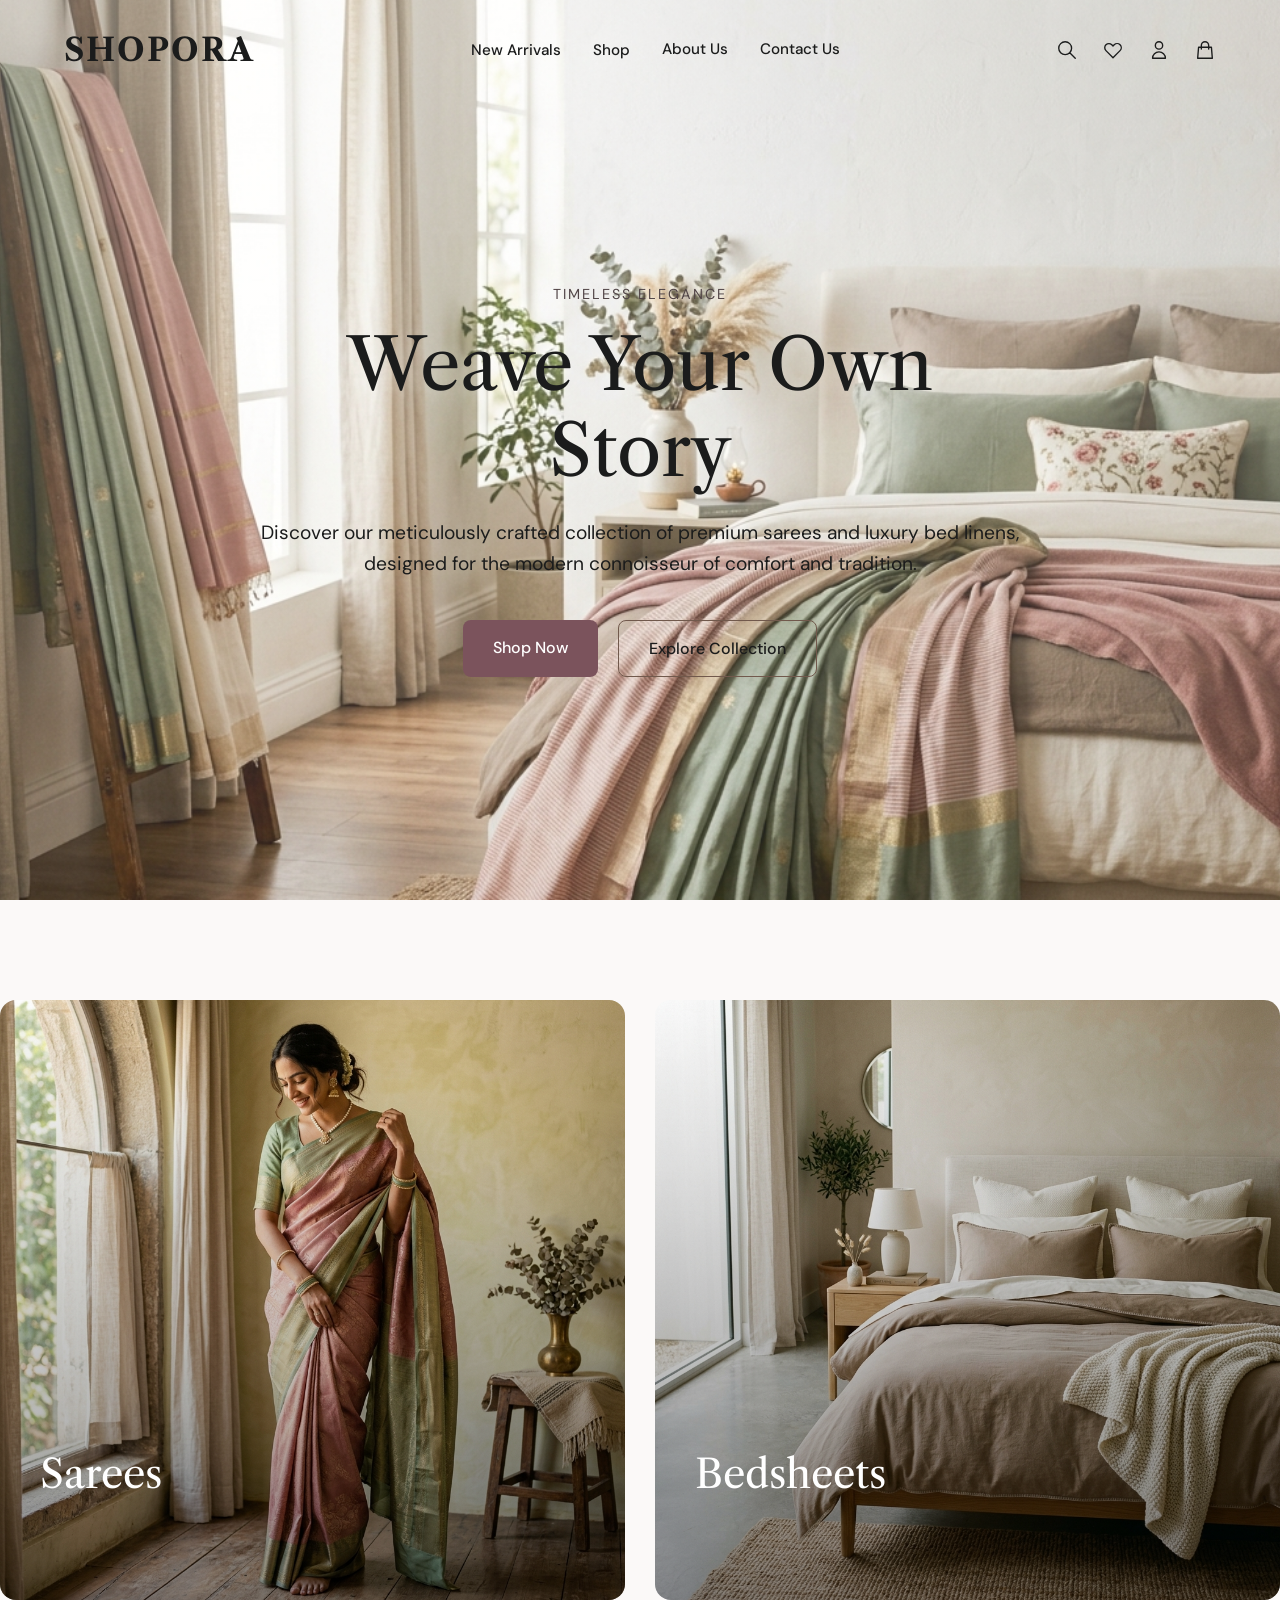
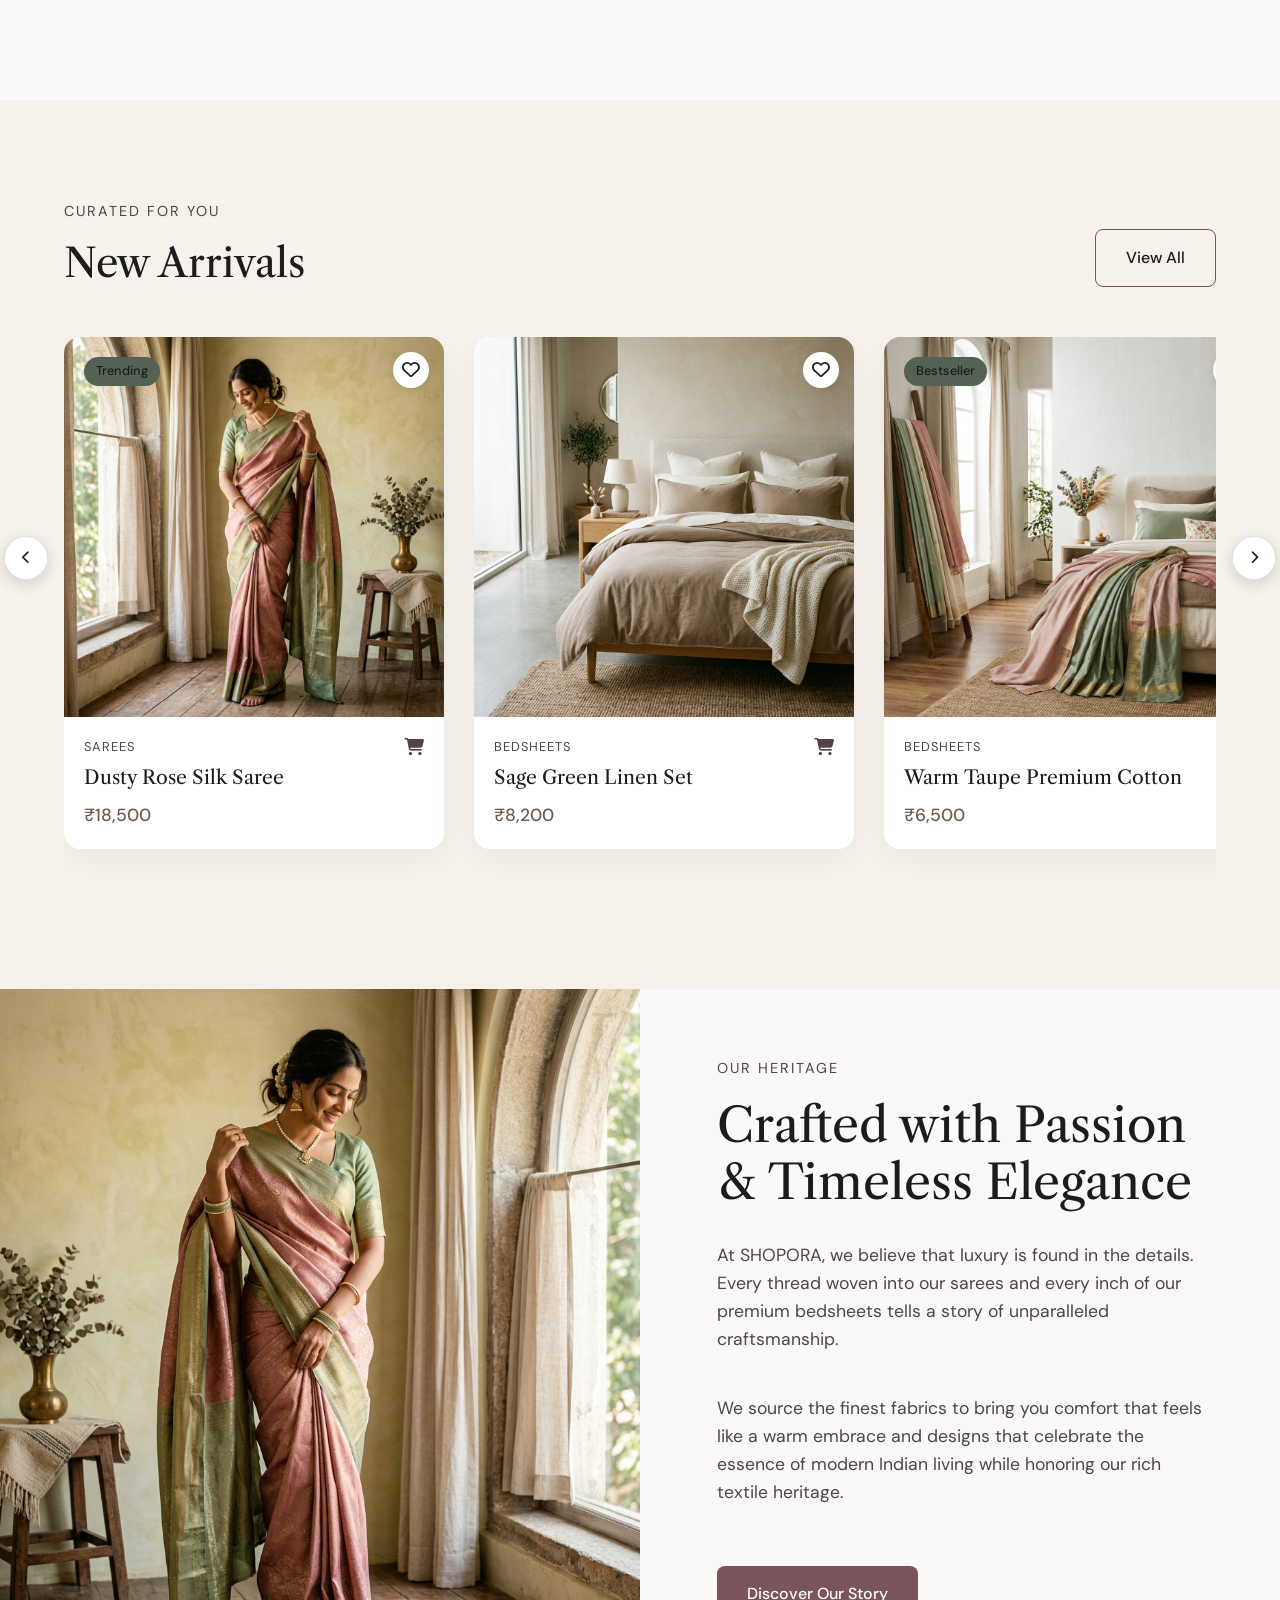
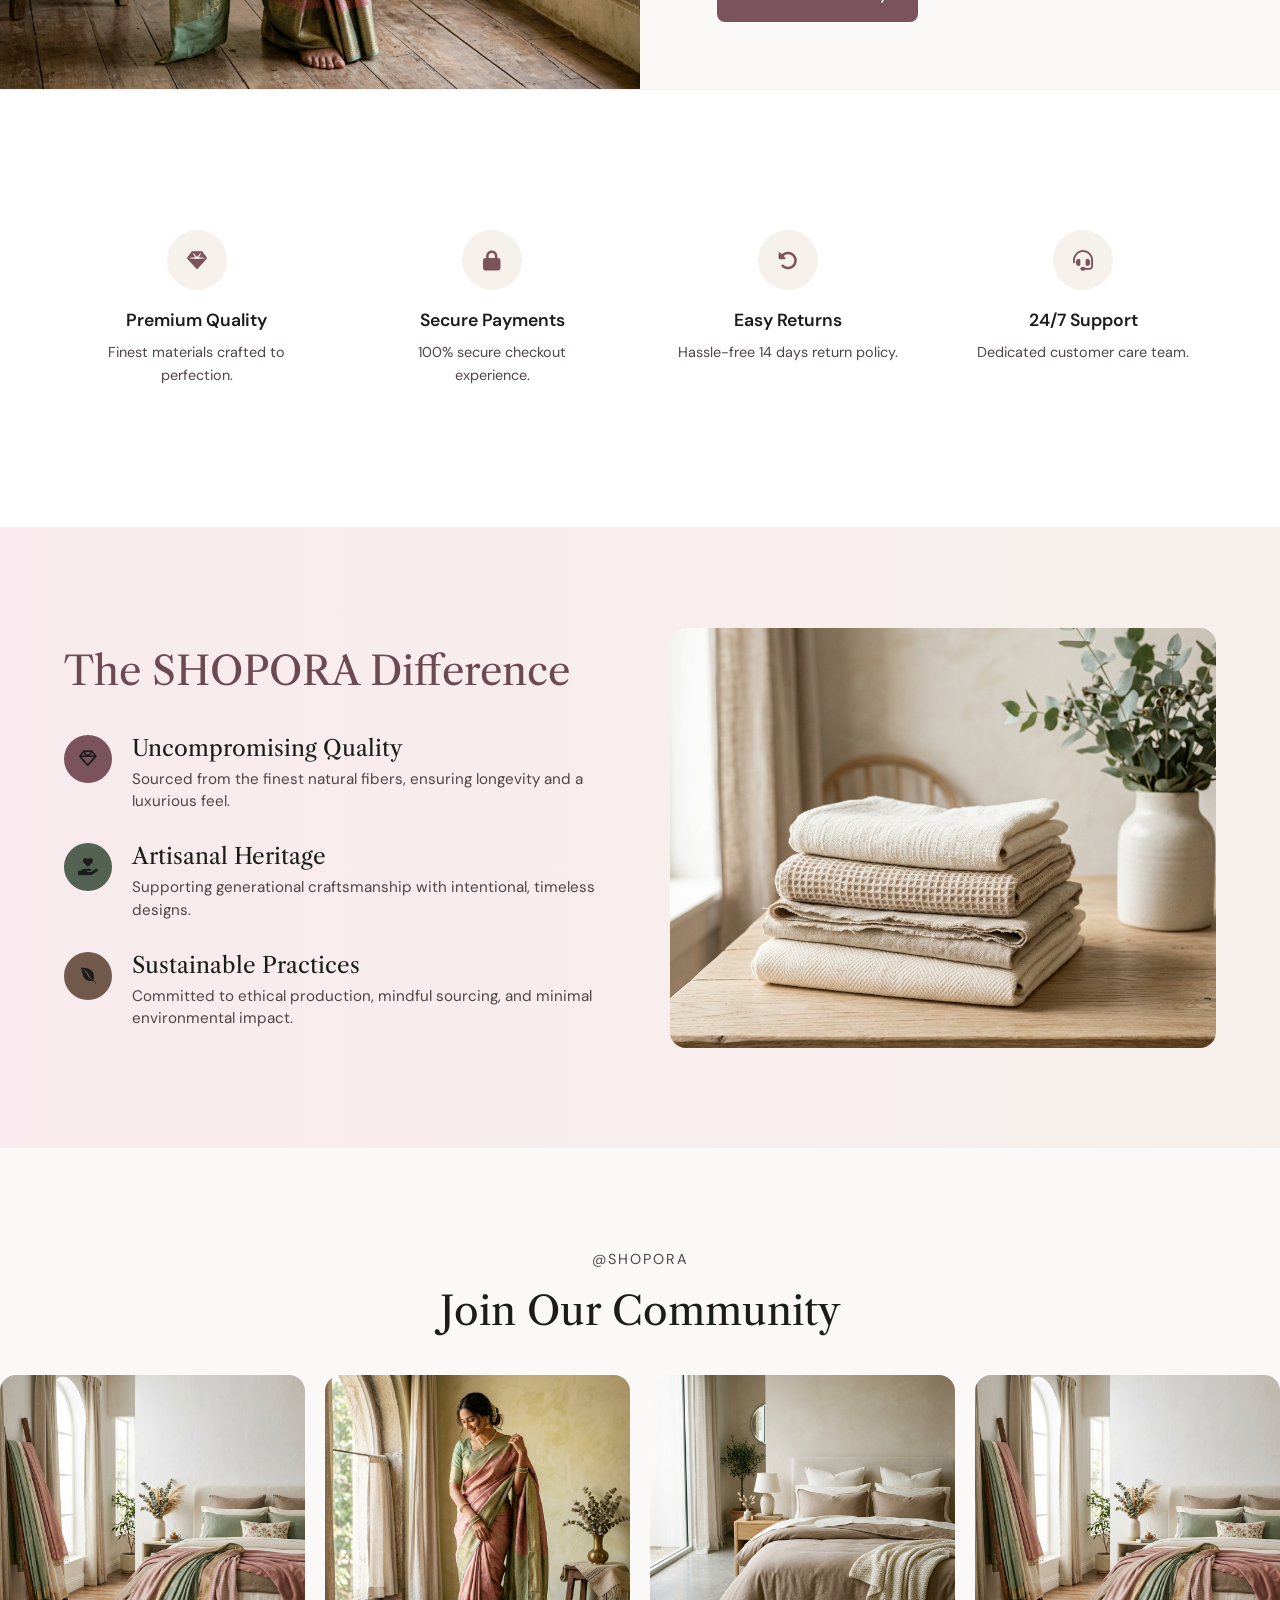
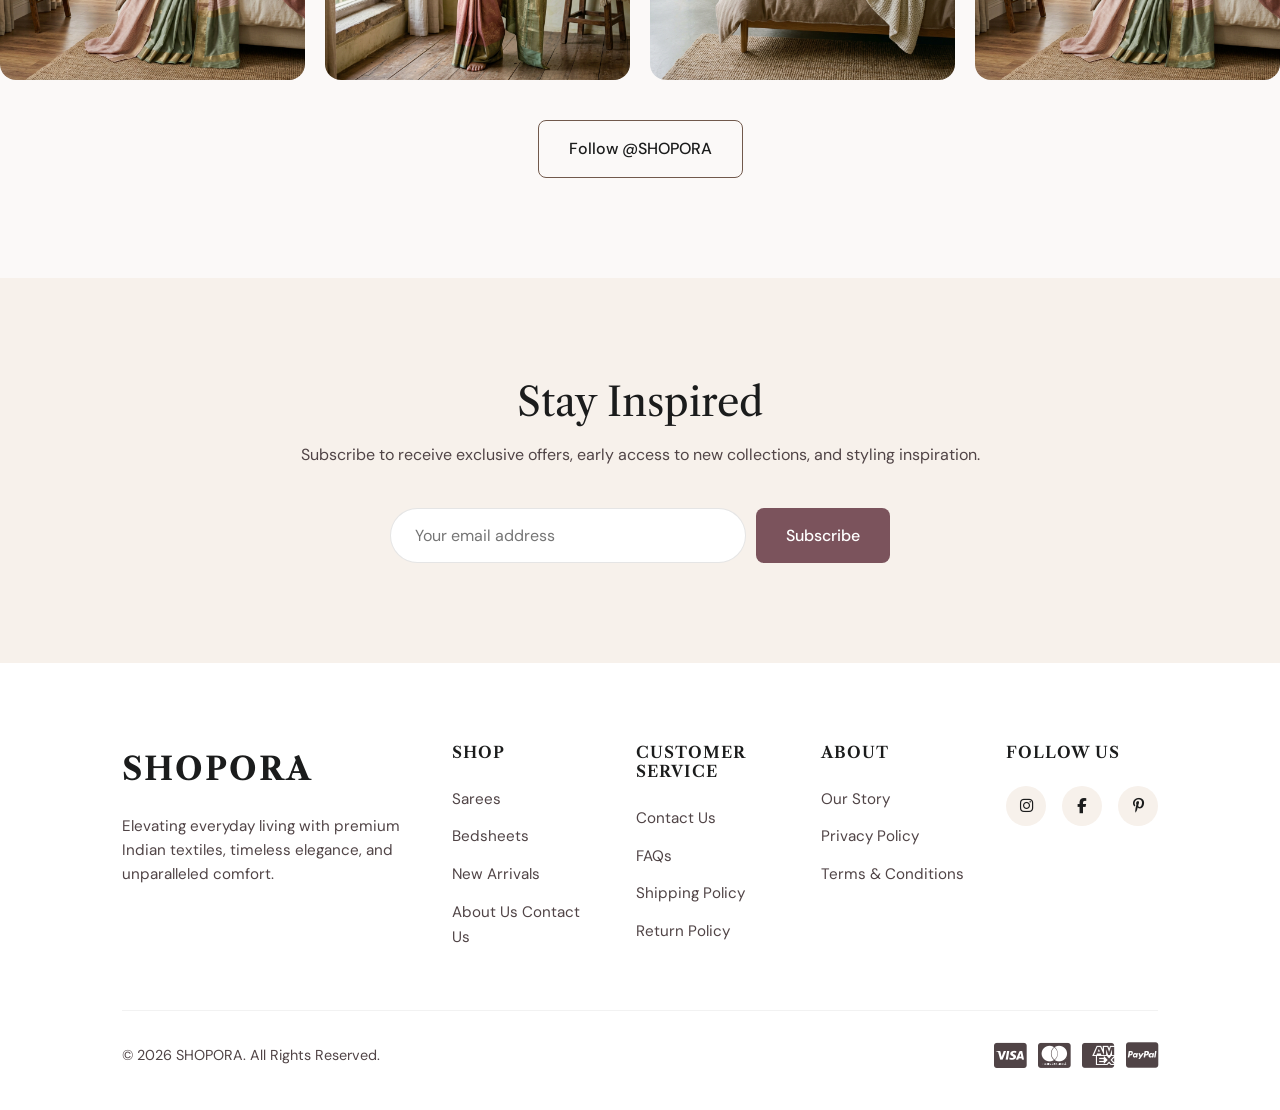
==== commit b3f9cde2: "UI UX" ====
--- a/index.html
+++ b/index.html
@@ -3,8 +3,8 @@
 <head>
   <meta charset="UTF-8">
   <meta name="viewport" content="width=device-width, initial-scale=1.0">
-  <meta name="description" content="SHOPRA - Luxurious, minimal, and emotionally engaging premium Indian textile brand. Shop elegant sarees, luxurious bedsheets, and timeless home furnishings.">
-  <title>SHOPRA | Premium Indian Textiles</title>
+  <meta name="description" content="SHOPORA - Luxurious, minimal, and emotionally engaging premium Indian textile brand. Shop elegant sarees, luxurious bedsheets, and timeless home furnishings.">
+  <title>SHOPORA | Premium Indian Textiles</title>
   <link rel="stylesheet" href="css/styles.css">
   
   <!-- Fallback icons if SVG is not used directly -->
@@ -14,16 +14,17 @@
 
   <!-- Navigation -->
   <nav class="navbar">
-    <a href="/" class="logo">SHOPRA</a>
+    <a href="/" class="logo">SHOPORA</a>
 
     <div class="nav-links">
       <div class="has-dropdown">
-        <a href="#new">New Arrivals</a>
+        <a href="new-arrivals.html">New Arrivals</a>
       </div>
       <div class="has-dropdown">
         <a href="shop.html">Shop</a>
       </div>
-      <a href="#collections">Collections</a>
+      <a href="about.html">About Us</a>
+      <a href="contact.html">Contact Us</a>
     </div>
 
     <div class="nav-icons">
@@ -32,17 +33,17 @@
           <path stroke-linecap="round" stroke-linejoin="round" stroke-width="1.5" d="M21 21l-6-6m2-5a7 7 0 11-14 0 7 7 0 0114 0z" />
         </svg>
       </button>
-      <a href="#wishlist" aria-label="Wishlist">
+      <a href="wishlist.html" aria-label="Wishlist">
         <svg xmlns="http://www.w3.org/2000/svg" fill="none" viewBox="0 0 24 24" stroke="currentColor">
           <path stroke-linecap="round" stroke-linejoin="round" stroke-width="1.5" d="M4.318 6.318a4.5 4.5 0 000 6.364L12 20.364l7.682-7.682a4.5 4.5 0 00-6.364-6.364L12 7.636l-1.318-1.318a4.5 4.5 0 00-6.364 0z" />
         </svg>
       </a>
-      <a href="#account" aria-label="Account">
+      <a href="profile.html" aria-label="Account">
         <svg xmlns="http://www.w3.org/2000/svg" fill="none" viewBox="0 0 24 24" stroke="currentColor">
           <path stroke-linecap="round" stroke-linejoin="round" stroke-width="1.5" d="M16 7a4 4 0 11-8 0 4 4 0 018 0zM12 14a7 7 0 00-7 7h14a7 7 0 00-7-7z" />
         </svg>
       </a>
-      <a href="#cart" aria-label="Cart">
+      <a href="cart.html" aria-label="Cart">
         <svg xmlns="http://www.w3.org/2000/svg" fill="none" viewBox="0 0 24 24" stroke="currentColor">
           <path stroke-linecap="round" stroke-linejoin="round" stroke-width="1.5" d="M16 11V7a4 4 0 00-8 0v4M5 9h14l1 12H4L5 9z" />
         </svg>
@@ -113,7 +114,7 @@
               <div class="product-category">Sarees</div>
               <button class="add-to-cart-small" aria-label="Add to Cart" title="Add to Cart"><i class="fas fa-shopping-cart"></i></button>
             </div>
-            <h3 class="product-name">Dusty Rose Silk Saree</h3>
+            <h3 class="product-name"><a href="product.html">Dusty Rose Silk Saree</a></h3>
             <div class="product-price">₹18,500</div>
           </div>
         </div>
@@ -129,7 +130,7 @@
               <div class="product-category">Bedsheets</div>
               <button class="add-to-cart-small" aria-label="Add to Cart" title="Add to Cart"><i class="fas fa-shopping-cart"></i></button>
             </div>
-            <h3 class="product-name">Sage Green Linen Set</h3>
+            <h3 class="product-name"><a href="product.html">Sage Green Linen Set</a></h3>
             <div class="product-price">₹8,200</div>
           </div>
         </div>
@@ -146,7 +147,7 @@
               <div class="product-category">Bedsheets</div>
               <button class="add-to-cart-small" aria-label="Add to Cart" title="Add to Cart"><i class="fas fa-shopping-cart"></i></button>
             </div>
-            <h3 class="product-name">Warm Taupe Premium Cotton</h3>
+            <h3 class="product-name"><a href="product.html">Warm Taupe Premium Cotton</a></h3>
             <div class="product-price">₹6,500</div>
           </div>
         </div>
@@ -162,7 +163,7 @@
               <div class="product-category">Sarees</div>
               <button class="add-to-cart-small" aria-label="Add to Cart" title="Add to Cart"><i class="fas fa-shopping-cart"></i></button>
             </div>
-            <h3 class="product-name">Ivory Handloom Cotton</h3>
+            <h3 class="product-name"><a href="product.html">Ivory Handloom Cotton</a></h3>
             <div class="product-price">₹12,000</div>
           </div>
         </div>
@@ -174,12 +175,12 @@
   <!-- Brand Story -->
   <section class="split-layout" id="story">
     <div class="split-image">
-      <img src="assets/saree_category_1783924821075.png" alt="SHOPRA Craftsmanship" style="transform: scaleX(-1);">
+      <img src="assets/saree_category_1783924821075.png" alt="SHOPORA Craftsmanship" style="transform: scaleX(-1);">
     </div>
     <div class="split-content">
       <span class="subtitle">Our Heritage</span>
       <h2>Crafted with Passion & Timeless Elegance</h2>
-      <p>At SHOPRA, we believe that luxury is found in the details. Every thread woven into our sarees and every inch of our premium bedsheets tells a story of unparalleled craftsmanship.</p>
+      <p>At SHOPORA, we believe that luxury is found in the details. Every thread woven into our sarees and every inch of our premium bedsheets tells a story of unparalleled craftsmanship.</p>
       <p>We source the finest fabrics to bring you comfort that feels like a warm embrace and designs that celebrate the essence of modern Indian living while honoring our rich textile heritage.</p>
       <a href="#about" class="btn btn-primary" style="margin-top: 20px;">Discover Our Story</a>
     </div>
@@ -219,11 +220,11 @@
     </div>
   </section>
 
-  <!-- The SHOPRA Difference -->
+  <!-- The SHOPORA Difference -->
   <section class="difference-section section-padding">
     <div class="container difference-container">
       <div class="difference-content">
-        <h2 class="difference-heading">The SHOPRA Difference</h2>
+        <h2 class="difference-heading">The SHOPORA Difference</h2>
         
         <div class="difference-list">
           <div class="difference-item">
@@ -258,7 +259,7 @@
         </div>
       </div>
       <div class="difference-image-wrapper">
-        <img src="assets/difference_image_1783926100325.png" alt="SHOPRA Difference">
+        <img src="assets/difference_image_1783926100325.png" alt="SHOPORA Difference">
       </div>
     </div>
   </section>
@@ -282,7 +283,7 @@
         <div style="color: #FFD700; margin-bottom: 20px;">
           <i class="fas fa-star"></i><i class="fas fa-star"></i><i class="fas fa-star"></i><i class="fas fa-star"></i><i class="fas fa-star"></i>
         </div>
-        <p style="font-size: 1.05rem; margin-bottom: 30px; font-style: italic;">"The dusty rose silk saree I purchased is absolutely breathtaking. The quality of the fabric and the minimal design are exactly what I was looking for. Highly recommend SHOPRA!"</p>
+        <p style="font-size: 1.05rem; margin-bottom: 30px; font-style: italic;">"The dusty rose silk saree I purchased is absolutely breathtaking. The quality of the fabric and the minimal design are exactly what I was looking for. Highly recommend SHOPORA!"</p>
         <div style="display: flex; align-items: center; gap: 15px;">
           <div style="width: 50px; height: 50px; border-radius: 50%; background: #ccc; overflow: hidden;">
              <img src="assets/hero_banner_1783924809223.png" style="width: 100%; height: 100%; object-fit: cover;">
@@ -312,7 +313,7 @@
         <div style="color: #FFD700; margin-bottom: 20px;">
           <i class="fas fa-star"></i><i class="fas fa-star"></i><i class="fas fa-star"></i><i class="fas fa-star"></i><i class="fas fa-star"></i>
         </div>
-        <p style="font-size: 1.05rem; margin-bottom: 30px; font-style: italic;">"Shopping at SHOPRA feels like a luxury experience. The website is beautiful, delivery was fast, and the packaging was so elegant. A truly premium brand."</p>
+        <p style="font-size: 1.05rem; margin-bottom: 30px; font-style: italic;">"Shopping at SHOPORA feels like a luxury experience. The website is beautiful, delivery was fast, and the packaging was so elegant. A truly premium brand."</p>
         <div style="display: flex; align-items: center; gap: 15px;">
           <div style="width: 50px; height: 50px; border-radius: 50%; background: #ccc; overflow: hidden;">
              <img src="assets/saree_category_1783924821075.png" style="width: 100%; height: 100%; object-fit: cover;">
@@ -328,7 +329,7 @@
 
   <!-- Instagram Gallery -->
   <section class="section-padding container text-center">
-    <span class="subtitle">@SHOPRA</span>
+    <span class="subtitle">@SHOPORA</span>
     <h2 style="font-size: 2.5rem;">Join Our Community</h2>
     <div class="gallery-grid">
       <div class="gallery-item">
@@ -348,7 +349,7 @@
         <div class="gallery-overlay"><i class="fab fa-instagram fa-2x"></i></div>
       </div>
     </div>
-    <a href="#instagram" class="btn btn-outline" style="margin-top: 40px;">Follow @SHOPRA</a>
+    <a href="#instagram" class="btn btn-outline" style="margin-top: 40px;">Follow @SHOPORA</a>
   </section>
 
   <!-- Newsletter -->
@@ -368,7 +369,7 @@
     <div class="container">
       <div class="footer-grid">
         <div class="footer-brand">
-          <a href="/" class="logo">SHOPRA</a>
+          <a href="/" class="logo">SHOPORA</a>
           <p>Elevating everyday living with premium Indian textiles, timeless elegance, and unparalleled comfort.</p>
         </div>
         <div class="footer-col">
@@ -376,8 +377,9 @@
           <ul>
             <li><a href="#sarees">Sarees</a></li>
             <li><a href="#bedsheets">Bedsheets</a></li>
-            <li><a href="#new">New Arrivals</a></li>
-            <li><a href="#collections">Collections</a></li>
+            <li><a href="new-arrivals.html">New Arrivals</a></li>
+            <li><a href="about.html">About Us</a>
+      <a href="contact.html">Contact Us</a></li>
           </ul>
         </div>
         <div class="footer-col">
@@ -407,7 +409,7 @@
         </div>
       </div>
       <div class="footer-bottom">
-        <p>&copy; 2026 SHOPRA. All Rights Reserved.</p>
+        <p>&copy; 2026 SHOPORA. All Rights Reserved.</p>
         <div class="payment-icons">
           <i class="fab fa-cc-visa fa-2x"></i>
           <i class="fab fa-cc-mastercard fa-2x"></i>
--- a/css/styles.css
+++ b/css/styles.css
@@ -1,4 +1,4 @@
-/* SHOPRA Design System & Variables */
+/* SHOPORA Design System & Variables */
 @import url('https://fonts.googleapis.com/css2?family=DM+Sans:opsz,wght@9..40,400;9..40,500;9..40,600&family=Libre+Caslon+Text:ital,wght@0,400;0,700;1,400&display=swap');
 
 :root {
@@ -6,7 +6,7 @@
   --secondary: #536252;
   --accent: #71594c;
   --bg-main: #fbf9f8;
-  --bg-section: #f6f3f2;
+  --bg-section: #F7F1EB;
   --text-dark: #1b1c1c;
   --text-light: #504446;
   --white: #ffffff;
@@ -795,7 +795,7 @@
   color: var(--text-light);
 }
 
-/* The SHOPRA Difference */
+/* The SHOPORA Difference */
 .difference-section {
   background: linear-gradient(90deg, #F9EBEF 0%, #F6F0EC 100%);
 }
@@ -1238,6 +1238,7 @@
   justify-content: center;
   gap: 30px;
   overflow-x: auto;
+  padding-top: 10px;
   padding-bottom: 15px;
   scroll-behavior: smooth;
   scrollbar-width: none;
@@ -1267,7 +1268,8 @@
   border: 3px solid transparent;
   transition: border-color var(--transition);
 }
-.category-circle-item:hover .category-circle-img {
+.category-circle-item:hover .category-circle-img,
+.category-circle-item.active .category-circle-img {
   border-color: var(--primary);
 }
 .category-circle-img img {
@@ -1276,7 +1278,8 @@
   object-fit: cover;
   transition: transform 0.5s ease;
 }
-.category-circle-item:hover .category-circle-img img {
+.category-circle-item:hover .category-circle-img img,
+.category-circle-item.active .category-circle-img img {
   transform: scale(1.1);
 }
 .category-circle-title {
@@ -1291,6 +1294,361 @@
   grid-template-columns: repeat(auto-fill, minmax(280px, 1fr));
   gap: 40px;
   margin-bottom: 60px;
+}
+
+/* --- About Us Page Styles --- */
+.about-story {
+  display: grid;
+  grid-template-columns: 1fr 1fr;
+  gap: 60px;
+  align-items: center;
+  margin-bottom: 80px;
+}
+.about-story-text h2 {
+  font-family: var(--font-heading);
+  font-size: 2.5rem;
+  color: var(--text-dark);
+  margin-bottom: 20px;
+}
+.about-story-text p {
+  font-size: 1.1rem;
+  line-height: 1.8;
+  color: var(--text-light);
+  margin-bottom: 20px;
+}
+.about-story-image img {
+  width: 100%;
+  height: 500px;
+  object-fit: cover;
+  border-radius: var(--radius);
+  box-shadow: var(--shadow-soft);
+}
+
+.about-ethos {
+  background-color: var(--bg-section);
+  padding: 80px 0;
+  text-align: center;
+  margin: 60px 0;
+}
+.about-ethos h2 {
+  font-family: var(--font-heading);
+  font-size: 2.5rem;
+  margin-bottom: 50px;
+}
+.ethos-grid {
+  display: grid;
+  grid-template-columns: repeat(auto-fit, minmax(280px, 1fr));
+  gap: 40px;
+}
+.ethos-card {
+  background: var(--white);
+  padding: 40px 30px;
+  border-radius: var(--radius);
+  box-shadow: var(--shadow-soft);
+  transition: transform var(--transition);
+}
+.ethos-card:hover {
+  transform: translateY(-10px);
+}
+.ethos-card h3 {
+  font-family: var(--font-heading);
+  font-size: 1.5rem;
+  color: var(--primary);
+  margin-bottom: 15px;
+}
+.ethos-card p {
+  color: var(--text-light);
+}
+
+.about-craft {
+  position: relative;
+  height: 600px;
+  margin-bottom: 80px;
+}
+.about-craft img {
+  width: 100%;
+  height: 100%;
+  object-fit: cover;
+}
+.about-craft-overlay {
+  position: absolute;
+  top: 0;
+  left: 0;
+  right: 0;
+  bottom: 0;
+  background: rgba(0, 0, 0, 0.4);
+  display: flex;
+  flex-direction: column;
+  align-items: center;
+  justify-content: center;
+  text-align: center;
+  padding: 20px;
+}
+.about-craft-overlay h2 {
+  color: var(--white);
+  font-family: var(--font-heading);
+  font-size: 3rem;
+  max-width: 800px;
+  line-height: 1.3;
+}
+
+@media (max-width: 768px) {
+  .about-story {
+    grid-template-columns: 1fr;
+  }
+}
+
+/* --- Form Styles --- */
+.form-group {
+  margin-bottom: 20px;
+}
+.form-group label {
+  display: block;
+  font-family: var(--font-body);
+  font-weight: 600;
+  color: var(--text-dark);
+  margin-bottom: 8px;
+}
+.form-input {
+  width: 100%;
+  padding: 12px 15px;
+  border: none;
+  border-bottom: 1px solid var(--accent);
+  background-color: var(--bg-section);
+  border-radius: 8px 8px 0 0;
+  font-family: var(--font-body);
+  font-size: 1rem;
+  color: var(--text-dark);
+  transition: border-color var(--transition);
+}
+.form-input:focus {
+  outline: none;
+  border-bottom-color: var(--primary);
+  border-bottom-width: 2px;
+}
+.btn-primary {
+  display: inline-block;
+  background-color: var(--primary);
+  color: var(--white);
+  padding: 15px 30px;
+  border: none;
+  border-radius: 8px;
+  font-family: var(--font-body);
+  font-size: 1rem;
+  font-weight: 500;
+  cursor: pointer;
+  text-align: center;
+  transition: opacity var(--transition);
+  text-decoration: none;
+}
+.btn-primary:hover {
+  opacity: 0.9;
+}
+.btn-outline {
+  display: inline-block;
+  background-color: transparent;
+  color: var(--text-dark);
+  padding: 15px 30px;
+  border: 1px solid var(--accent);
+  border-radius: 8px;
+  font-family: var(--font-body);
+  font-size: 1rem;
+  font-weight: 500;
+  cursor: pointer;
+  text-align: center;
+  transition: background-color var(--transition);
+  text-decoration: none;
+}
+.btn-outline:hover {
+  background-color: var(--bg-section);
+}
+
+/* --- Cart Page Styles --- */
+.cart-layout {
+  display: grid;
+  grid-template-columns: 2fr 1fr;
+  gap: 40px;
+}
+.cart-items {
+  background-color: var(--white);
+  border-radius: var(--radius);
+  padding: 30px;
+  box-shadow: var(--shadow-soft);
+}
+.cart-item {
+  display: flex;
+  align-items: center;
+  gap: 20px;
+  padding-bottom: 20px;
+  margin-bottom: 20px;
+  border-bottom: 1px solid rgba(0,0,0,0.05);
+}
+.cart-item:last-child {
+  border-bottom: none;
+  margin-bottom: 0;
+  padding-bottom: 0;
+}
+.cart-item-img {
+  width: 100px;
+  height: 120px;
+  border-radius: 8px;
+  object-fit: cover;
+}
+.cart-item-details {
+  flex-grow: 1;
+}
+.cart-item-title {
+  font-family: var(--font-heading);
+  font-size: 1.2rem;
+  color: var(--text-dark);
+  margin-bottom: 5px;
+}
+.cart-item-price {
+  color: var(--text-light);
+  font-weight: 600;
+}
+.cart-item-actions {
+  display: flex;
+  align-items: center;
+  gap: 15px;
+  margin-top: 10px;
+}
+.quantity-control {
+  display: flex;
+  align-items: center;
+  border: 1px solid var(--accent);
+  border-radius: 4px;
+  overflow: hidden;
+}
+.quantity-btn {
+  background: var(--bg-section);
+  border: none;
+  padding: 5px 10px;
+  cursor: pointer;
+  color: var(--text-dark);
+}
+.quantity-input {
+  width: 40px;
+  text-align: center;
+  border: none;
+  font-family: var(--font-body);
+}
+.remove-btn {
+  background: none;
+  border: none;
+  color: #ba1a1a;
+  cursor: pointer;
+  font-size: 0.9rem;
+  text-decoration: underline;
+}
+
+.order-summary {
+  background-color: var(--bg-section);
+  border-radius: var(--radius);
+  padding: 30px;
+  align-self: start;
+}
+.order-summary h3 {
+  font-family: var(--font-heading);
+  font-size: 1.5rem;
+  margin-bottom: 20px;
+  border-bottom: 1px solid var(--accent);
+  padding-bottom: 10px;
+}
+.summary-row {
+  display: flex;
+  justify-content: space-between;
+  margin-bottom: 15px;
+  color: var(--text-dark);
+}
+.summary-total {
+  font-weight: 700;
+  font-size: 1.2rem;
+  border-top: 1px solid var(--accent);
+  padding-top: 15px;
+  margin-top: 15px;
+}
+
+/* --- Profile Page Styles --- */
+.profile-layout {
+  display: grid;
+  grid-template-columns: 250px 1fr;
+  gap: 40px;
+}
+.profile-sidebar {
+  background-color: var(--white);
+  border-radius: var(--radius);
+  padding: 30px;
+  box-shadow: var(--shadow-soft);
+  align-self: start;
+}
+.profile-nav {
+  list-style: none;
+}
+.profile-nav li {
+  margin-bottom: 15px;
+}
+.profile-nav a {
+  display: block;
+  padding: 10px 15px;
+  color: var(--text-light);
+  border-radius: 8px;
+  transition: all var(--transition);
+}
+.profile-nav a:hover, .profile-nav a.active {
+  background-color: var(--bg-section);
+  color: var(--primary);
+  font-weight: 600;
+}
+.profile-content {
+  background-color: var(--white);
+  border-radius: var(--radius);
+  padding: 40px;
+  box-shadow: var(--shadow-soft);
+}
+.profile-content h2 {
+  font-family: var(--font-heading);
+  font-size: 2rem;
+  margin-bottom: 30px;
+  color: var(--text-dark);
+}
+
+}
+
+/* --- Contact Page Styles --- */
+.contact-layout {
+  display: grid;
+  grid-template-columns: 1fr 1fr;
+  gap: 60px;
+  align-items: start;
+}
+.contact-info {
+  background-color: var(--bg-section);
+  padding: 40px;
+  border-radius: var(--radius);
+}
+.contact-info h3 {
+  font-family: var(--font-heading);
+  font-size: 1.5rem;
+  margin-bottom: 20px;
+  color: var(--text-dark);
+}
+.contact-info p {
+  margin-bottom: 15px;
+  color: var(--text-light);
+  line-height: 1.6;
+}
+.contact-info i {
+  color: var(--primary);
+  margin-right: 10px;
+  width: 20px;
+  text-align: center;
+}
+
+@media (max-width: 768px) {
+  .cart-layout, .profile-layout, .contact-layout {
+    grid-template-columns: 1fr;
+  }
 }
 
 /* Footer */
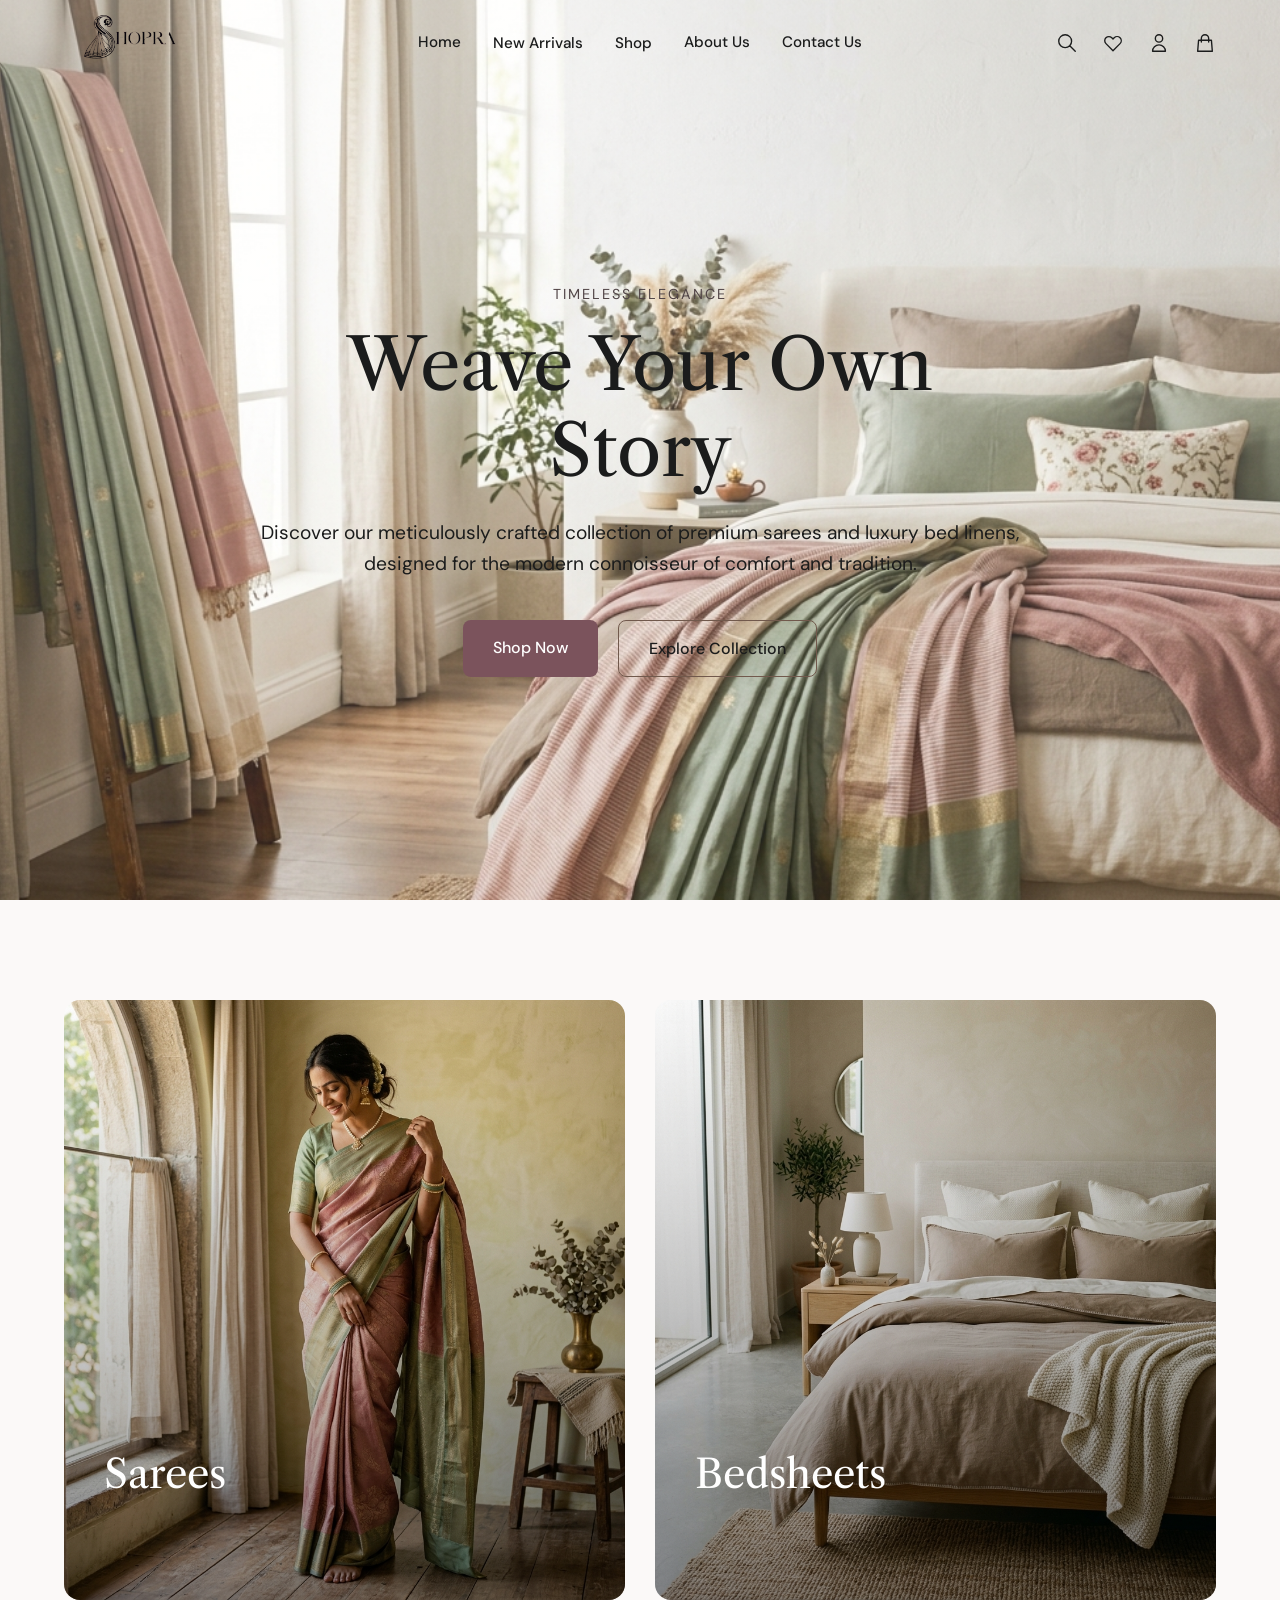
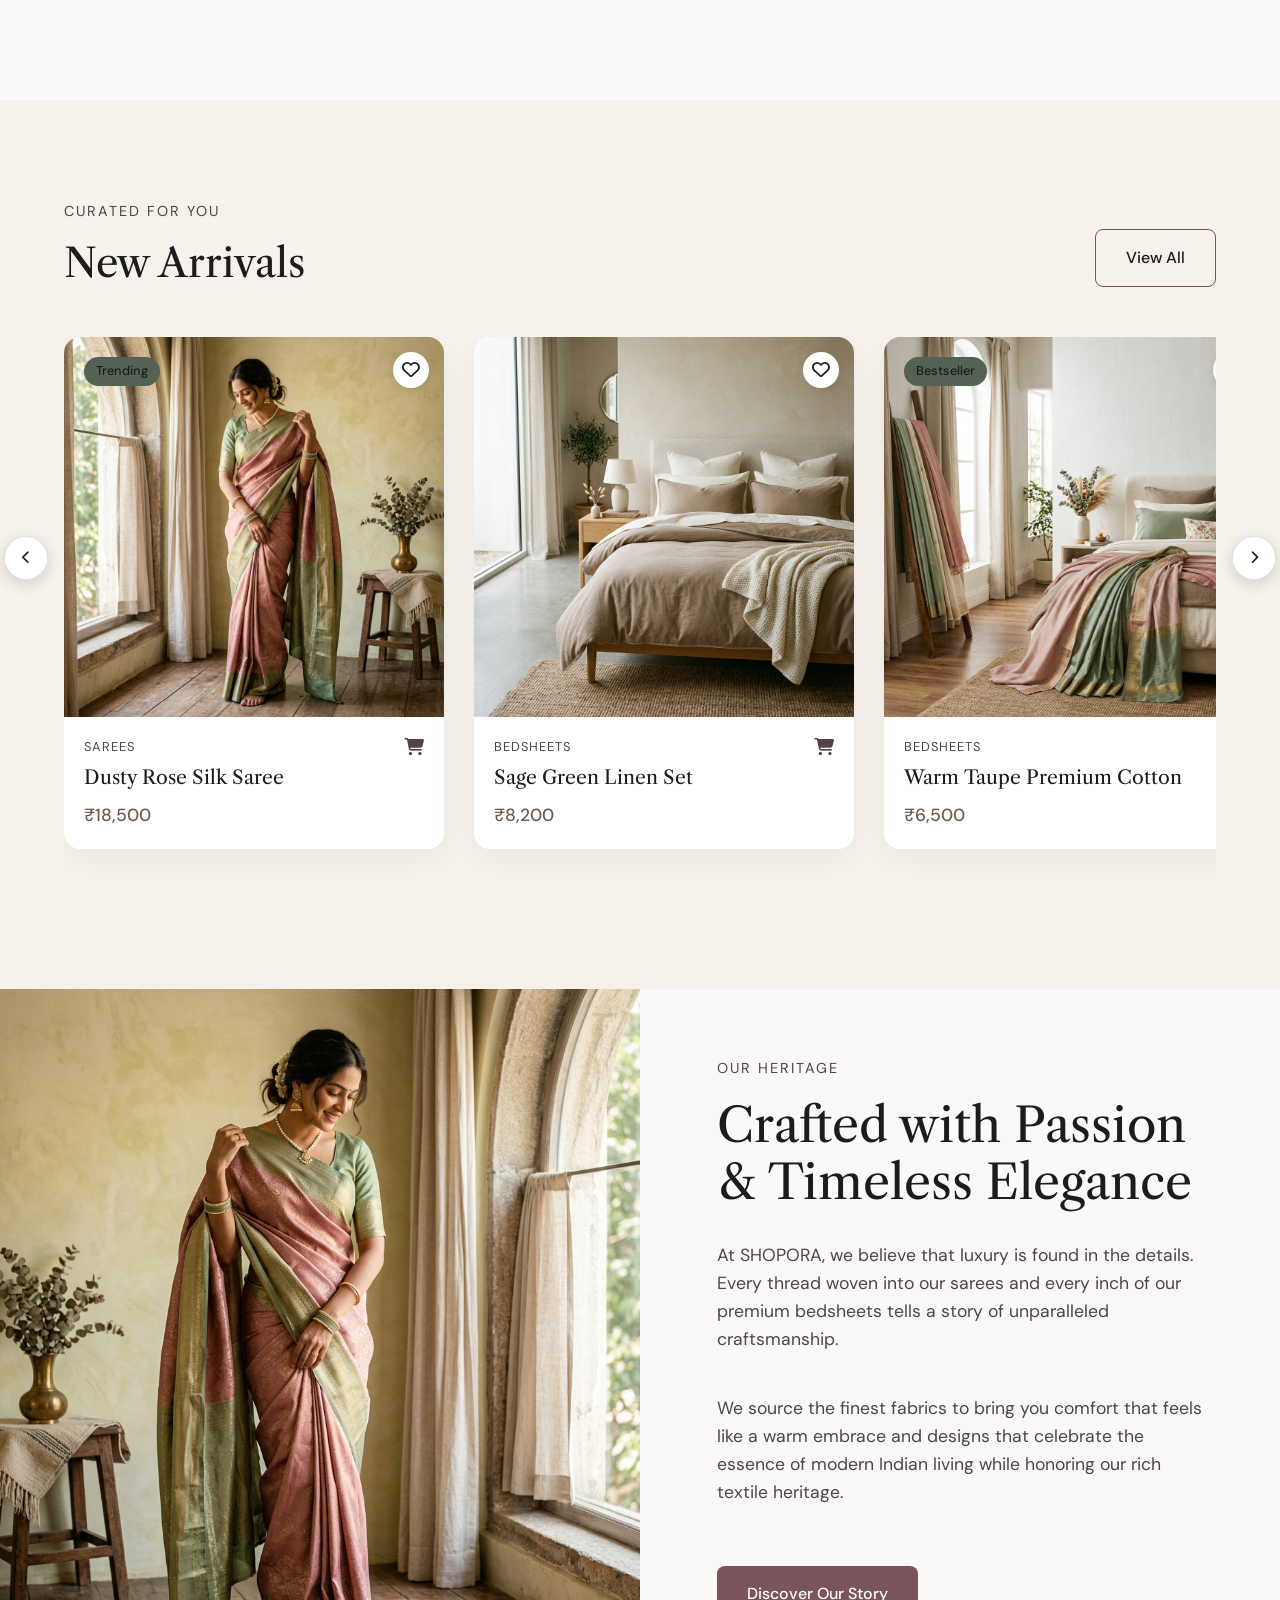
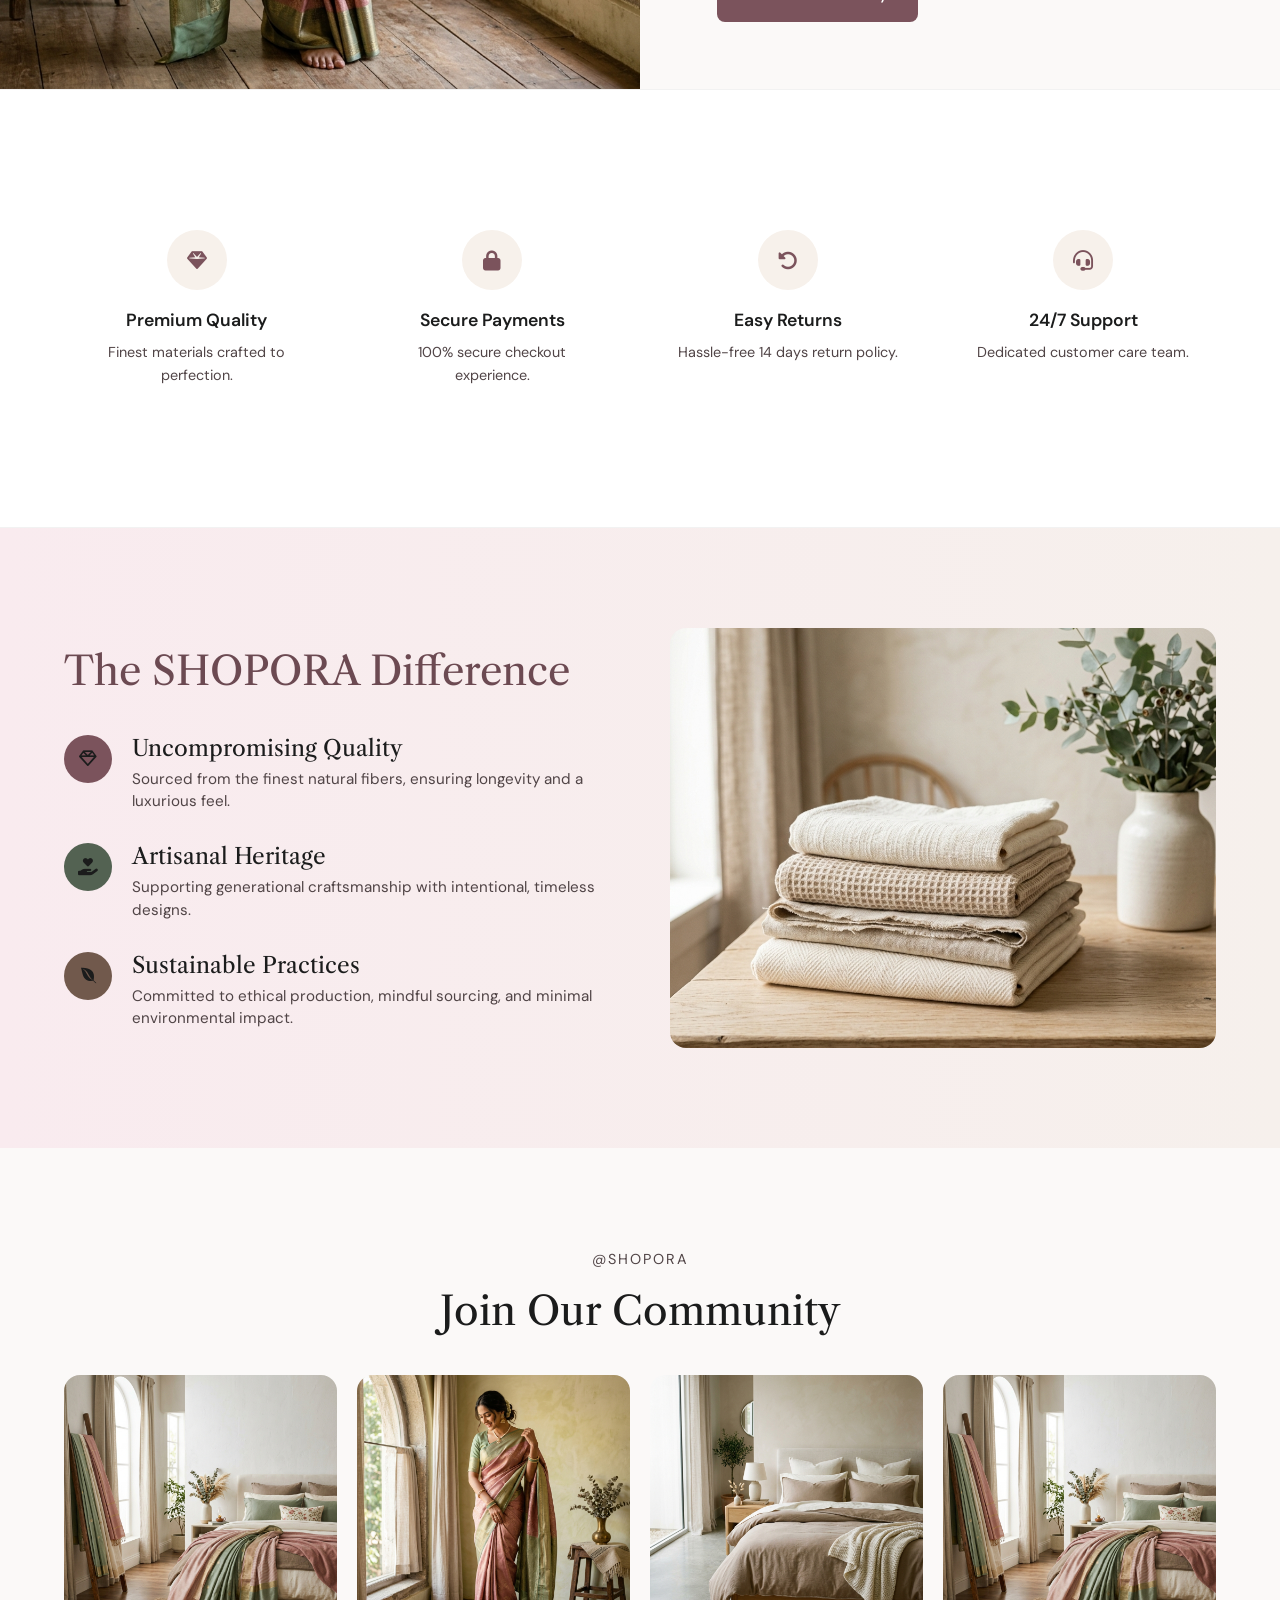
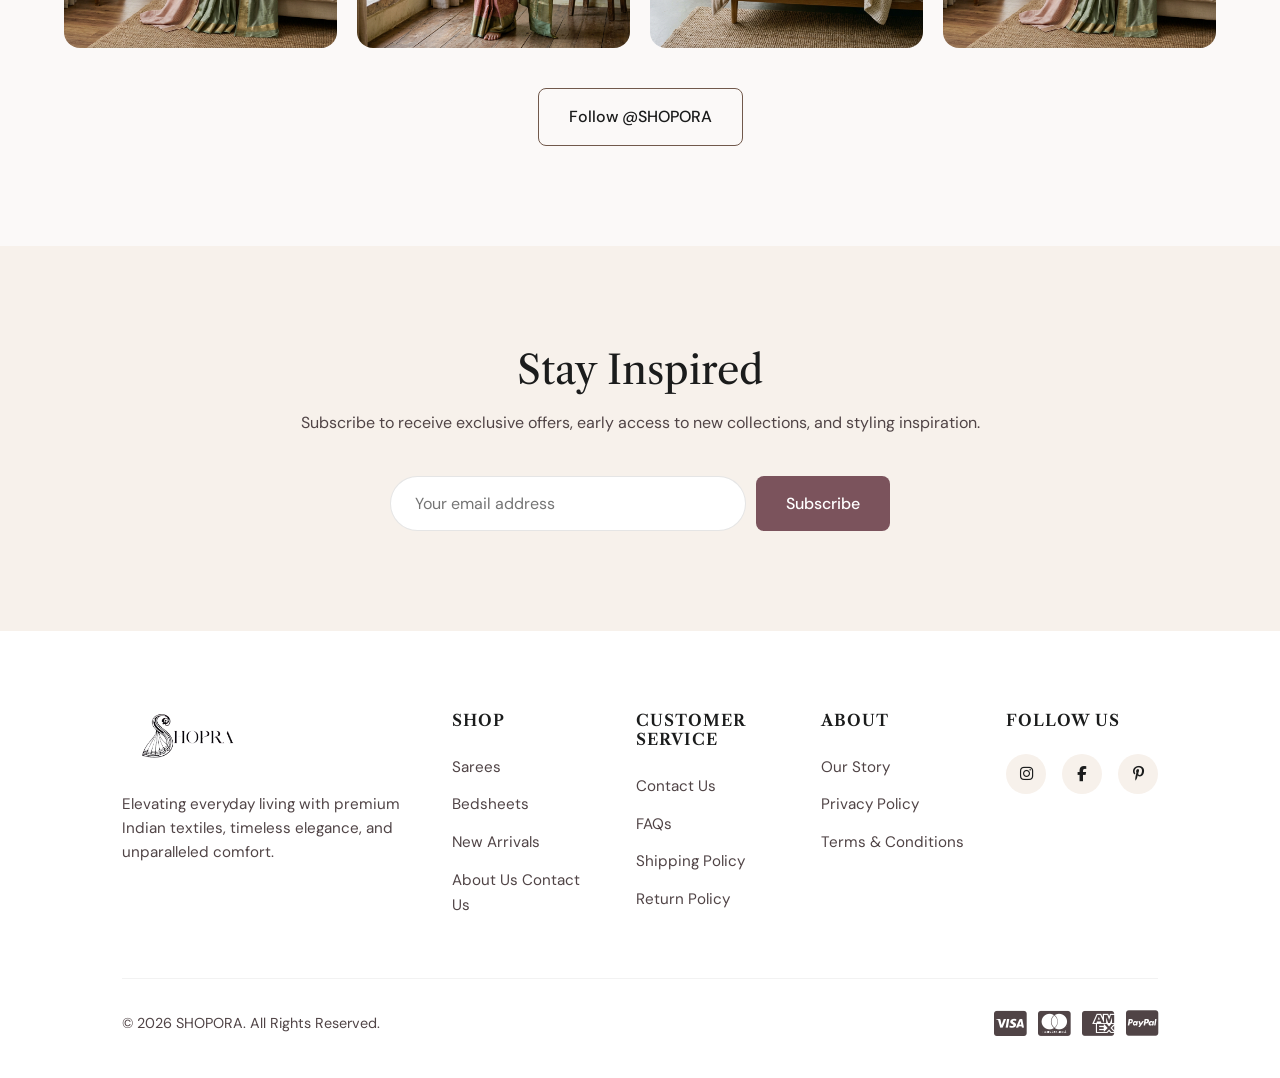
==== commit 1c8adda0: "updates" ====
--- a/index.html
+++ b/index.html
@@ -14,9 +14,10 @@
 
   <!-- Navigation -->
   <nav class="navbar">
-    <a href="/" class="logo">SHOPORA</a>
+    <a href="index.html" class="logo"><img src="assets/logo.png" alt="Shopora Logo" class="logo-img"></a>
 
     <div class="nav-links">
+      <a href="index.html">Home</a>
       <div class="has-dropdown">
         <a href="new-arrivals.html">New Arrivals</a>
       </div>
@@ -48,6 +49,11 @@
           <path stroke-linecap="round" stroke-linejoin="round" stroke-width="1.5" d="M16 11V7a4 4 0 00-8 0v4M5 9h14l1 12H4L5 9z" />
         </svg>
       </a>
+      <button class="menu-toggle" aria-label="Toggle Menu" style="display: none;">
+        <svg xmlns="http://www.w3.org/2000/svg" fill="none" viewBox="0 0 24 24" stroke="currentColor">
+          <path stroke-linecap="round" stroke-linejoin="round" stroke-width="1.5" d="M4 6h16M4 12h16M4 18h16" />
+        </svg>
+      </button>
     </div>
   </nav>
 
@@ -369,7 +375,7 @@
     <div class="container">
       <div class="footer-grid">
         <div class="footer-brand">
-          <a href="/" class="logo">SHOPORA</a>
+          <a href="index.html" class="logo"><img src="assets/logo.png" alt="Shopora Logo" class="logo-img"></a>
           <p>Elevating everyday living with premium Indian textiles, timeless elegance, and unparalleled comfort.</p>
         </div>
         <div class="footer-col">
--- a/css/styles.css
+++ b/css/styles.css
@@ -68,7 +68,8 @@
 }
 
 .section-padding {
-  padding: 100px 0;
+  padding-top: 100px;
+  padding-bottom: 100px;
 }
 
 /* Typography Utilities */
@@ -133,7 +134,7 @@
   top: 0;
   left: 0;
   width: 100%;
-  padding: 24px 5%;
+  padding: 12px 5%;
   display: flex;
   justify-content: space-between;
   align-items: center;
@@ -145,7 +146,7 @@
 .navbar.scrolled {
   background-color: rgba(255, 253, 249, 0.95);
   backdrop-filter: blur(10px);
-  padding: 16px 5%;
+  padding: 8px 5%;
   box-shadow: 0 4px 20px rgba(0,0,0,0.03);
 }
 
@@ -177,17 +178,23 @@
 }
 
 .logo {
-  font-family: var(--font-heading);
-  font-size: 2rem;
-  font-weight: 700;
-  letter-spacing: 2px;
-  color: var(--text-dark);
+  display: flex;
+  align-items: center;
+  flex: 1;
+}
+
+.logo-img {
+  height: 61px;
+  width: auto;
+  object-fit: contain;
 }
 
 .nav-icons {
   display: flex;
   gap: 24px;
   align-items: center;
+  flex: 1;
+  justify-content: flex-end;
 }
 
 .nav-icons button, .nav-icons a {
@@ -1613,7 +1620,6 @@
   color: var(--text-dark);
 }
 
-}
 
 /* --- Contact Page Styles --- */
 .contact-layout {
@@ -1760,8 +1766,23 @@
   .features-grid, .gallery-grid {
     grid-template-columns: 1fr 1fr;
   }
+  .menu-toggle {
+    display: block;
+  }
   .nav-links {
+    position: absolute;
+    top: 100%;
+    left: 0;
+    width: 100%;
+    background-color: var(--bg-light);
+    flex-direction: column;
+    padding: 24px;
+    box-shadow: 0 4px 12px rgba(0, 0, 0, 0.05);
     display: none;
+    border-top: 1px solid rgba(0,0,0,0.05);
+  }
+  .nav-links.active {
+    display: flex;
   }
   .newsletter-form {
     flex-direction: column;
@@ -1776,3 +1797,470 @@
     font-size: 2.5rem;
   }
 }
+
+.menu-toggle {
+  display: none;
+  background: none;
+  border: none;
+  cursor: pointer;
+  padding: 8px;
+  color: var(--text-dark);
+}
+
+.menu-toggle svg {
+  width: 24px;
+  height: 24px;
+}
+
+/* --- Wholesale Cart Redesign --- */
+.wholesale-header h1 {
+  font-family: var(--font-heading);
+  font-size: 2.5rem;
+  color: var(--text-dark);
+  margin-bottom: 5px;
+}
+.wholesale-subtitle {
+  color: var(--text-light);
+  font-size: 1rem;
+  margin-bottom: 40px;
+}
+
+.wholesale-items {
+  background-color: transparent !important;
+  box-shadow: none !important;
+  padding: 0 !important;
+}
+
+.wholesale-item {
+  position: relative;
+  align-items: flex-start !important;
+  background-color: #fff;
+  padding: 20px !important;
+  border-radius: 8px;
+  margin-bottom: 20px !important;
+  box-shadow: 0 2px 10px rgba(0,0,0,0.03);
+  border-bottom: none !important;
+}
+
+.remove-icon-btn {
+  position: absolute;
+  top: 15px;
+  right: 15px;
+  background: none;
+  border: none;
+  color: #999;
+  cursor: pointer;
+  font-size: 1.1rem;
+}
+.remove-icon-btn:hover {
+  color: var(--text-dark);
+}
+
+.wholesale-img {
+  width: 130px;
+  height: 160px;
+  object-fit: cover;
+  border-radius: 4px;
+}
+
+.wholesale-item-content {
+  display: flex;
+  justify-content: space-between;
+  width: 100%;
+}
+.wholesale-item-details {
+  display: flex;
+  flex-direction: column;
+}
+.wholesale-item-details h3 {
+  font-family: var(--font-primary);
+  font-size: 1.1rem;
+  font-weight: 600;
+  margin-bottom: 5px;
+}
+.sku-color-text {
+  font-size: 0.75rem;
+  color: #555;
+  text-transform: uppercase;
+  letter-spacing: 0.5px;
+  margin-bottom: 10px;
+}
+.cart-item-tags {
+  display: flex;
+  gap: 10px;
+  margin-bottom: 25px;
+}
+.tag-green {
+  background-color: #e5ecd9;
+  color: #5d7546;
+  padding: 4px 8px;
+  font-size: 0.75rem;
+  border-radius: 4px;
+  font-weight: 600;
+}
+.tag-gray {
+  background-color: #e0e0e0;
+  color: #333;
+  padding: 4px 8px;
+  font-size: 0.75rem;
+  border-radius: 4px;
+  font-weight: 600;
+}
+
+.wholesale-quantity-row {
+  display: flex;
+  align-items: center;
+  gap: 15px;
+}
+.quantity-label {
+  font-size: 0.85rem;
+  color: #555;
+}
+.min-qty-text {
+  font-size: 0.75rem;
+  color: #555;
+  text-transform: uppercase;
+  font-weight: 700;
+}
+.wholesale-quantity {
+  background-color: #fcfcfc;
+  border: 1px solid #ddd;
+  border-radius: 4px;
+  height: 36px;
+}
+.wholesale-quantity input {
+  background-color: transparent;
+  width: 50px;
+}
+
+.wholesale-item-pricing {
+  text-align: right;
+  display: flex;
+  flex-direction: column;
+  justify-content: flex-end;
+}
+.price-retail {
+  font-size: 0.85rem;
+  color: #666;
+  text-decoration: line-through;
+  margin-bottom: 2px;
+}
+.price-trade {
+  font-size: 0.95rem;
+  font-weight: 600;
+  color: var(--text-dark);
+  margin-bottom: 10px;
+}
+.trade-label {
+  font-size: 0.75rem;
+  font-weight: normal;
+  color: #555;
+}
+.price-total {
+  font-size: 1.1rem;
+  font-weight: 700;
+  color: var(--text-dark);
+}
+
+.wholesale-summary {
+  background-color: #f9f9f9 !important;
+  border: none;
+  box-shadow: none !important;
+}
+.wholesale-summary h3 {
+  border-bottom: none !important;
+  font-size: 1.6rem !important;
+  margin-bottom: 25px !important;
+  padding-bottom: 0 !important;
+}
+.wholesale-summary .summary-row {
+  font-size: 0.9rem;
+  margin-bottom: 18px !important;
+}
+.wholesale-summary .summary-row span:last-child {
+  font-weight: 500;
+}
+.wholesale-total {
+  border-top: 1px solid #ddd !important;
+  padding-top: 20px !important;
+  align-items: flex-start !important;
+}
+.total-label {
+  font-weight: 700;
+  font-size: 1.1rem;
+}
+.total-amount-wrapper {
+  text-align: right;
+}
+.total-amount {
+  font-size: 1.6rem;
+  font-family: var(--font-heading);
+  color: var(--text-dark);
+  display: block;
+  margin-bottom: 5px;
+}
+.tax-note {
+  font-size: 0.7rem;
+  color: #777;
+  text-transform: uppercase;
+  font-weight: 600;
+  letter-spacing: 0.5px;
+}
+
+.po-input-group {
+  margin-top: 25px;
+  margin-bottom: 20px;
+}
+.po-input-group label {
+  display: block;
+  font-size: 0.75rem;
+  font-weight: 600;
+  color: #555;
+  margin-bottom: 8px;
+  text-transform: uppercase;
+}
+.po-input {
+  width: 100%;
+  padding: 12px;
+  border: 1px solid #ddd;
+  border-radius: 4px;
+  font-size: 0.9rem;
+  outline: none;
+}
+.po-input:focus {
+  border-color: #835d64;
+}
+.po-input::placeholder {
+  color: #aaa;
+}
+
+.btn-checkout {
+  background-color: #835d64 !important; 
+  color: white !important;
+  width: 100%;
+  padding: 15px !important;
+  font-size: 1rem;
+  border-radius: 4px;
+  display: flex;
+  justify-content: center;
+  align-items: center;
+  gap: 10px;
+  border: none;
+  cursor: pointer;
+}
+.btn-checkout:hover {
+  background-color: #6d4d53 !important;
+}
+.secure-checkout-note {
+  text-align: center;
+  font-size: 0.75rem;
+  color: #777;
+  margin-top: 15px;
+  text-transform: uppercase;
+  font-weight: 600;
+  letter-spacing: 0.5px;
+}
+
+/* --- Checkout Page Styles --- */
+body:has(.checkout-layout) {
+  background-color: #fffdfa; /* very soft beige background from the image */
+}
+.checkout-progress {
+  display: flex;
+  align-items: center;
+  justify-content: center;
+  margin-bottom: 50px;
+  max-width: 600px;
+  margin-left: auto;
+  margin-right: auto;
+}
+.progress-step {
+  display: flex;
+  flex-direction: column;
+  align-items: center;
+  gap: 8px;
+}
+.step-circle {
+  width: 26px;
+  height: 26px;
+  border-radius: 50%;
+  background-color: #e6e1da;
+  color: #777;
+  display: flex;
+  justify-content: center;
+  align-items: center;
+  font-weight: bold;
+  font-size: 0.8rem;
+}
+.progress-step.active .step-circle {
+  background-color: #835d64;
+  color: white;
+}
+.step-label {
+  font-size: 0.75rem;
+  font-weight: 700;
+  color: #555;
+  text-transform: capitalize;
+}
+.progress-step.active .step-label {
+  color: #835d64;
+}
+.progress-line {
+  flex-grow: 1;
+  height: 1px;
+  background-color: #d8d3cc;
+  margin: 0 10px;
+  position: relative;
+  top: -10px;
+}
+
+.checkout-layout {
+  display: grid;
+  grid-template-columns: 2fr 1fr;
+  gap: 40px;
+  max-width: 950px;
+  margin: 0 auto 80px;
+}
+.checkout-form-container h2 {
+  font-family: var(--font-heading);
+  font-size: 1.8rem;
+  color: var(--text-dark);
+  margin-bottom: 25px;
+}
+.checkout-form {
+  display: flex;
+  flex-direction: column;
+  gap: 15px;
+}
+.form-row {
+  display: grid;
+  gap: 15px;
+}
+.form-row-2 {
+  grid-template-columns: 1fr 1fr;
+}
+.form-row-3 {
+  grid-template-columns: 1.2fr 0.8fr 1fr;
+}
+.checkout-input {
+  width: 100%;
+  padding: 16px;
+  background-color: #f7f3ec;
+  border: 1px solid transparent;
+  border-radius: 12px;
+  font-size: 0.9rem;
+  color: #555;
+}
+.checkout-input:focus {
+  outline: none;
+  border-color: #d1c5b4;
+}
+.select-wrapper {
+  position: relative;
+}
+.select-wrapper .select-icon {
+  position: absolute;
+  right: 15px;
+  top: 50%;
+  transform: translateY(-50%);
+  color: #555;
+  pointer-events: none;
+  font-size: 0.8rem;
+}
+.select-wrapper select {
+  appearance: none;
+  cursor: pointer;
+}
+.btn-checkout-submit {
+  background-color: #835d64;
+  color: white;
+  padding: 16px 30px;
+  border: none;
+  border-radius: 8px;
+  font-size: 0.95rem;
+  font-weight: 700;
+  cursor: pointer;
+  margin-top: 15px;
+  align-self: flex-start;
+}
+.btn-checkout-submit:hover {
+  background-color: #6d4d53;
+}
+
+.checkout-sidebar {
+  background-color: #f7f3ec;
+  padding: 25px;
+  border-radius: 12px;
+}
+.checkout-sidebar h3 {
+  font-family: var(--font-heading);
+  font-size: 1.4rem;
+  margin-bottom: 25px;
+  color: var(--text-dark);
+}
+.checkout-summary-items {
+  display: flex;
+  flex-direction: column;
+  gap: 15px;
+  margin-bottom: 20px;
+  padding-bottom: 20px;
+  border-bottom: 1px solid #e0dcd5;
+}
+.summary-product {
+  display: grid;
+  grid-template-columns: 55px 1fr auto;
+  gap: 15px;
+  align-items: center;
+}
+.summary-product-img {
+  width: 55px;
+  height: 55px;
+  object-fit: cover;
+  border-radius: 8px;
+}
+.summary-product-details h4 {
+  font-size: 0.75rem;
+  font-weight: 700;
+  margin-bottom: 2px;
+  color: var(--text-dark);
+}
+.summary-product-details p {
+  font-size: 0.7rem;
+  color: #777;
+  margin-bottom: 8px;
+}
+.summary-product-qty {
+  font-size: 0.75rem;
+  color: #555;
+}
+.summary-product-price {
+  font-size: 0.8rem;
+  font-weight: 700;
+  color: var(--text-dark);
+}
+.checkout-totals {
+  display: flex;
+  flex-direction: column;
+  gap: 10px;
+}
+.checkout-totals .summary-row {
+  display: flex;
+  justify-content: space-between;
+  font-size: 0.85rem;
+  color: #555;
+}
+.checkout-total-row {
+  margin-top: 5px;
+  padding-top: 15px;
+  border-top: 1px solid #e0dcd5;
+}
+.checkout-total-row span:first-child {
+  font-weight: 700;
+  color: var(--text-dark);
+  font-size: 1rem;
+}
+.total-bold {
+  font-weight: 700;
+  font-size: 1.1rem;
+  color: var(--text-dark);
+}
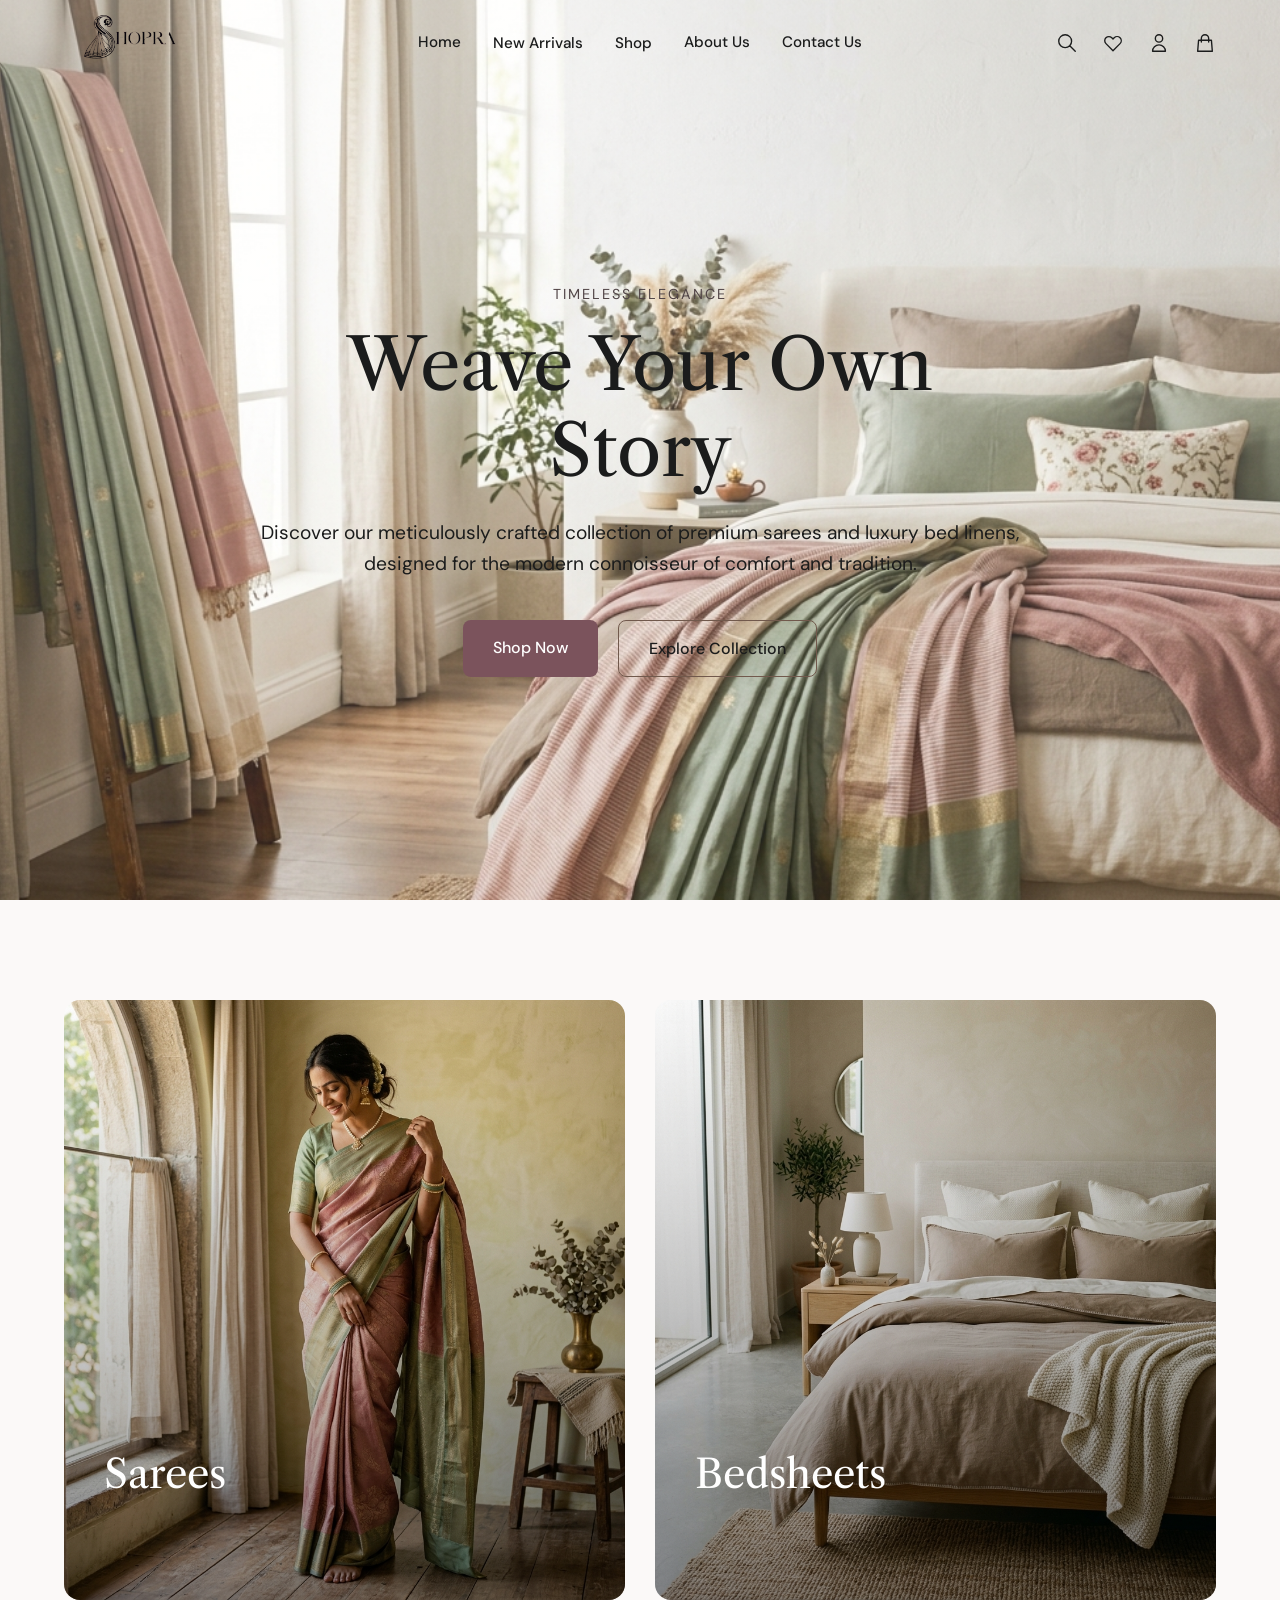
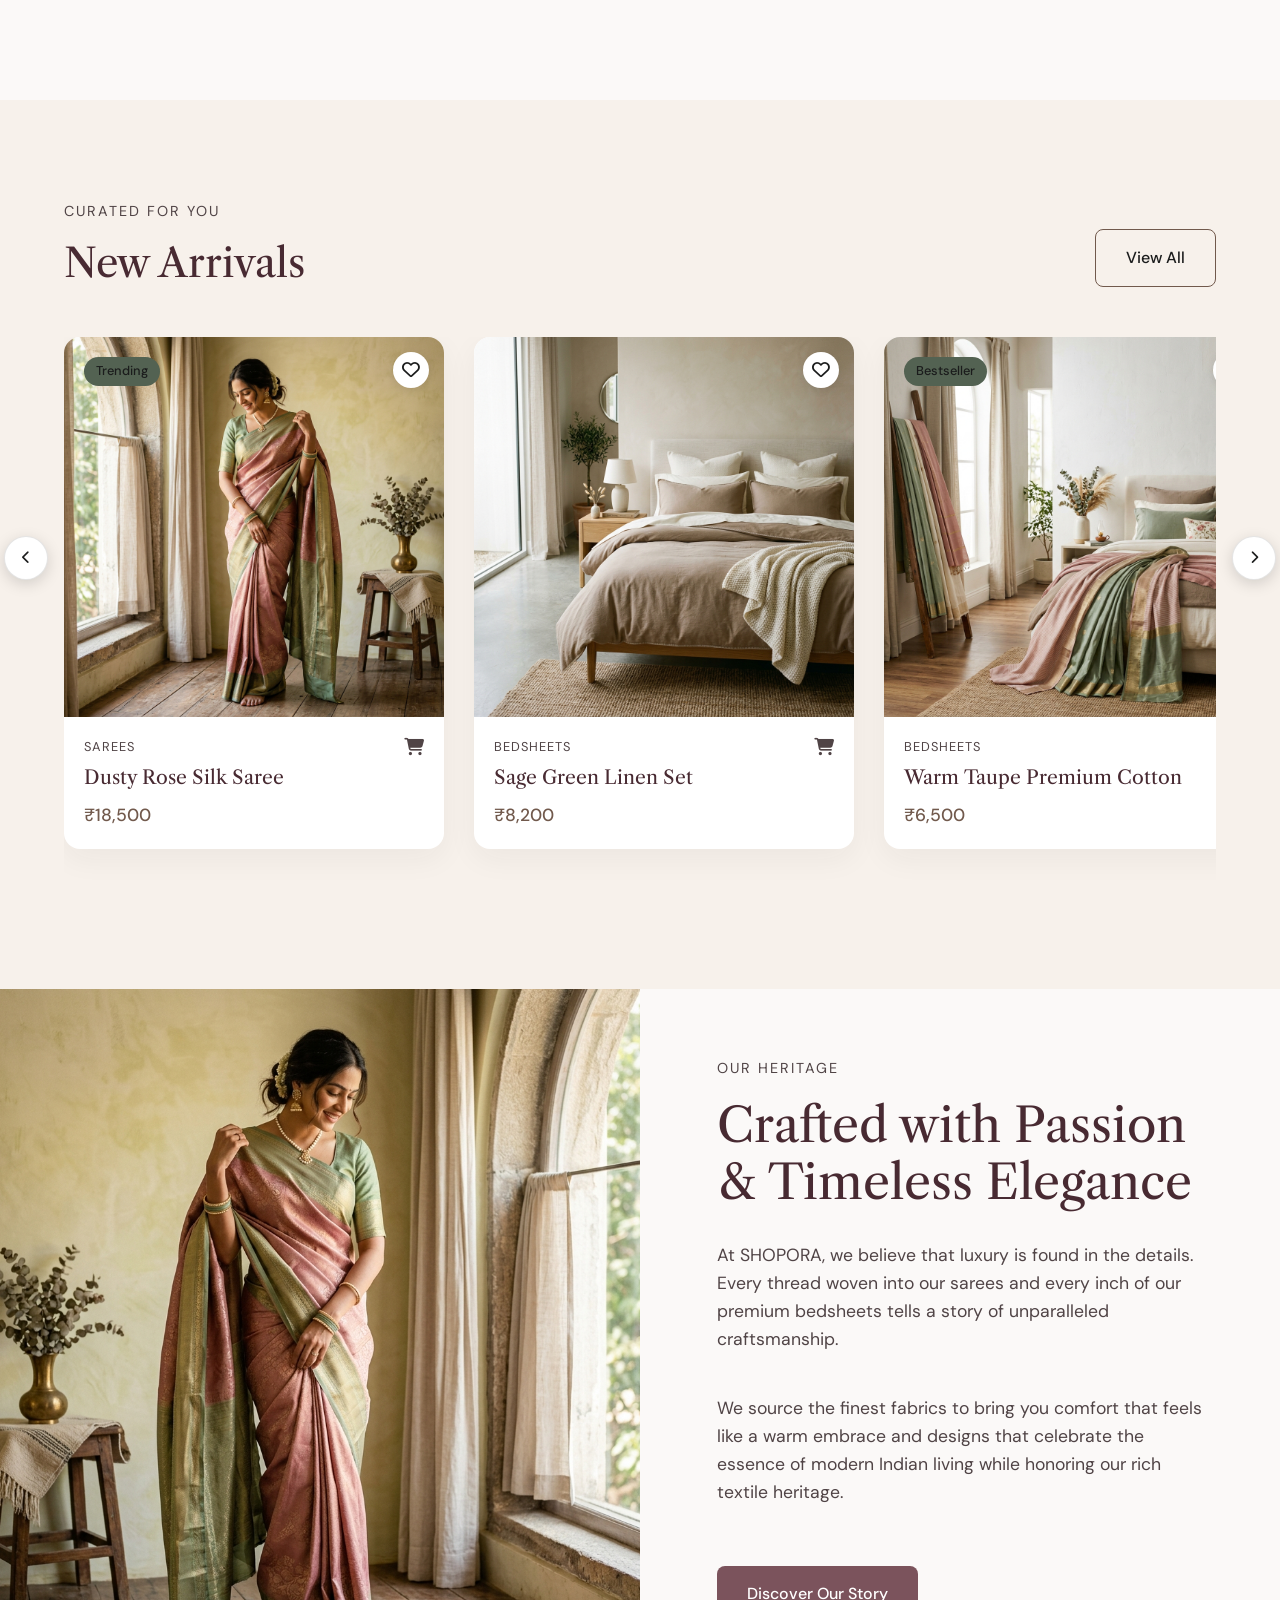
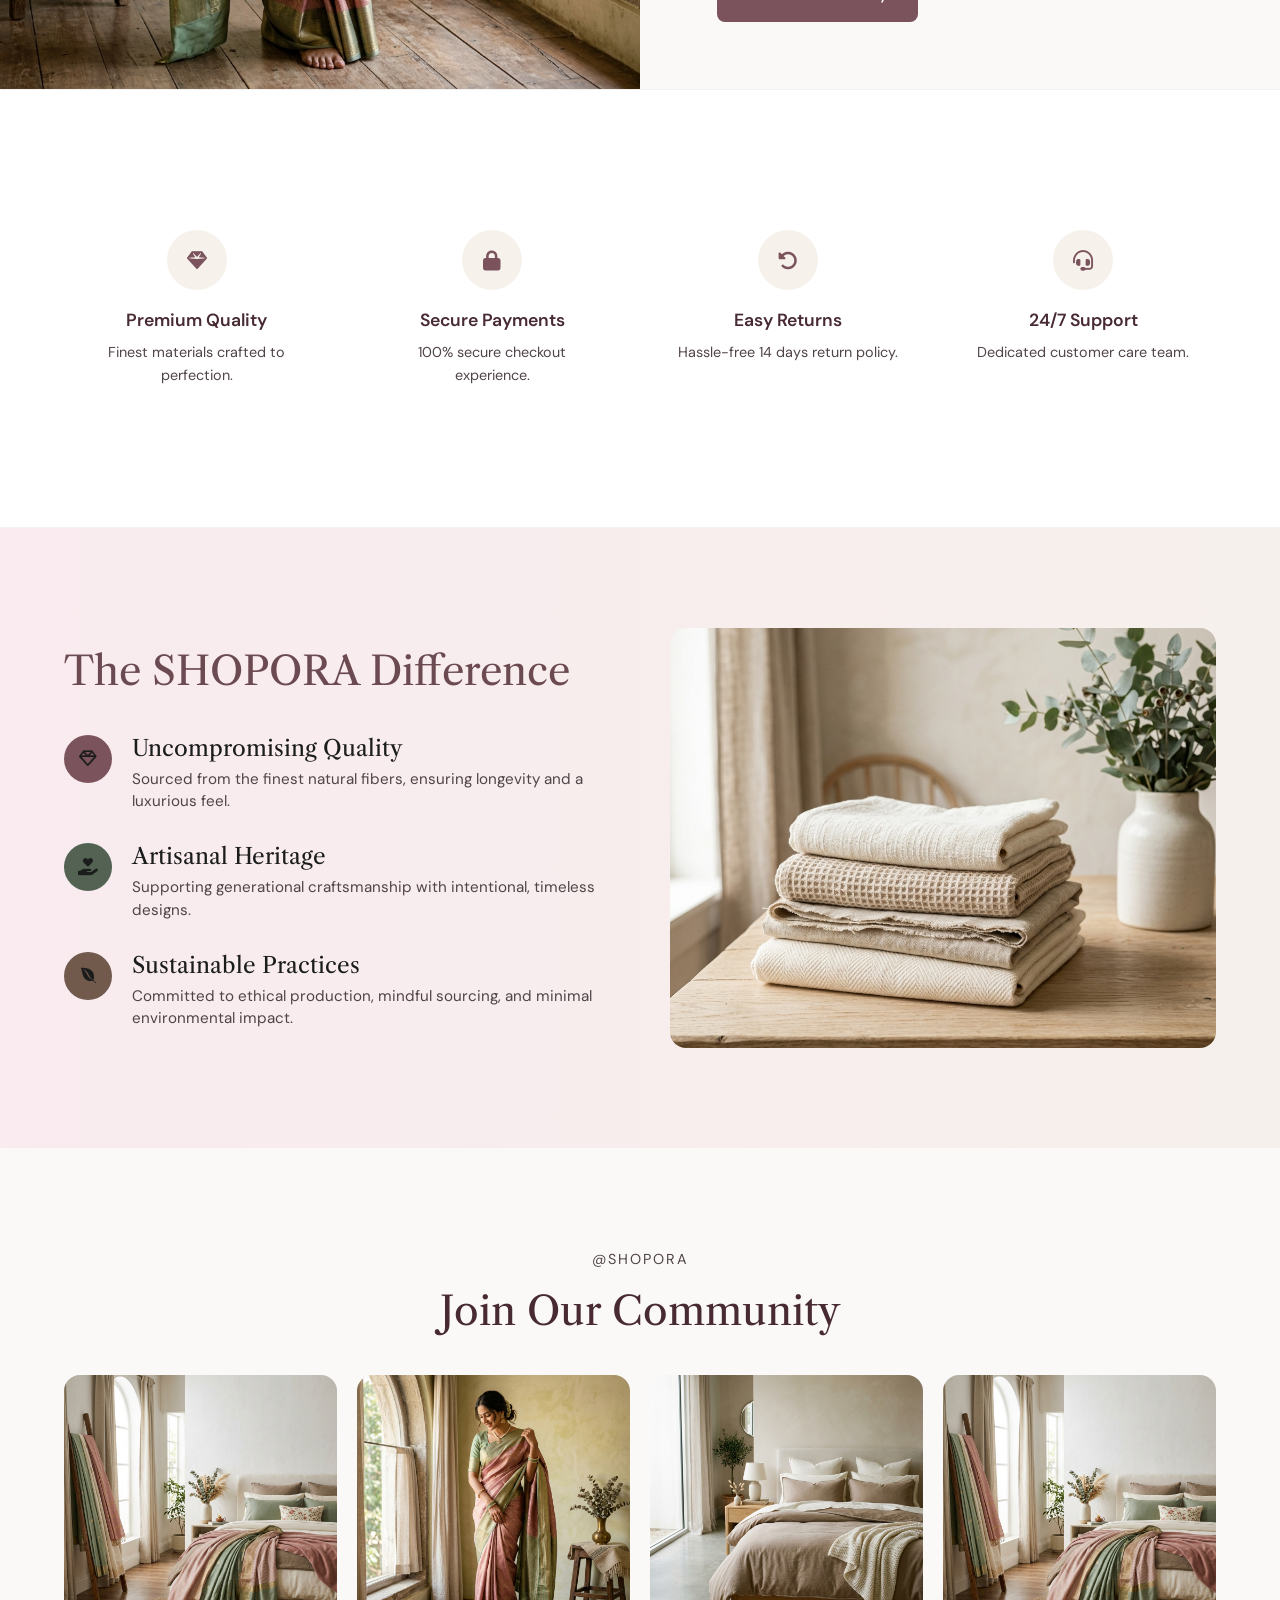
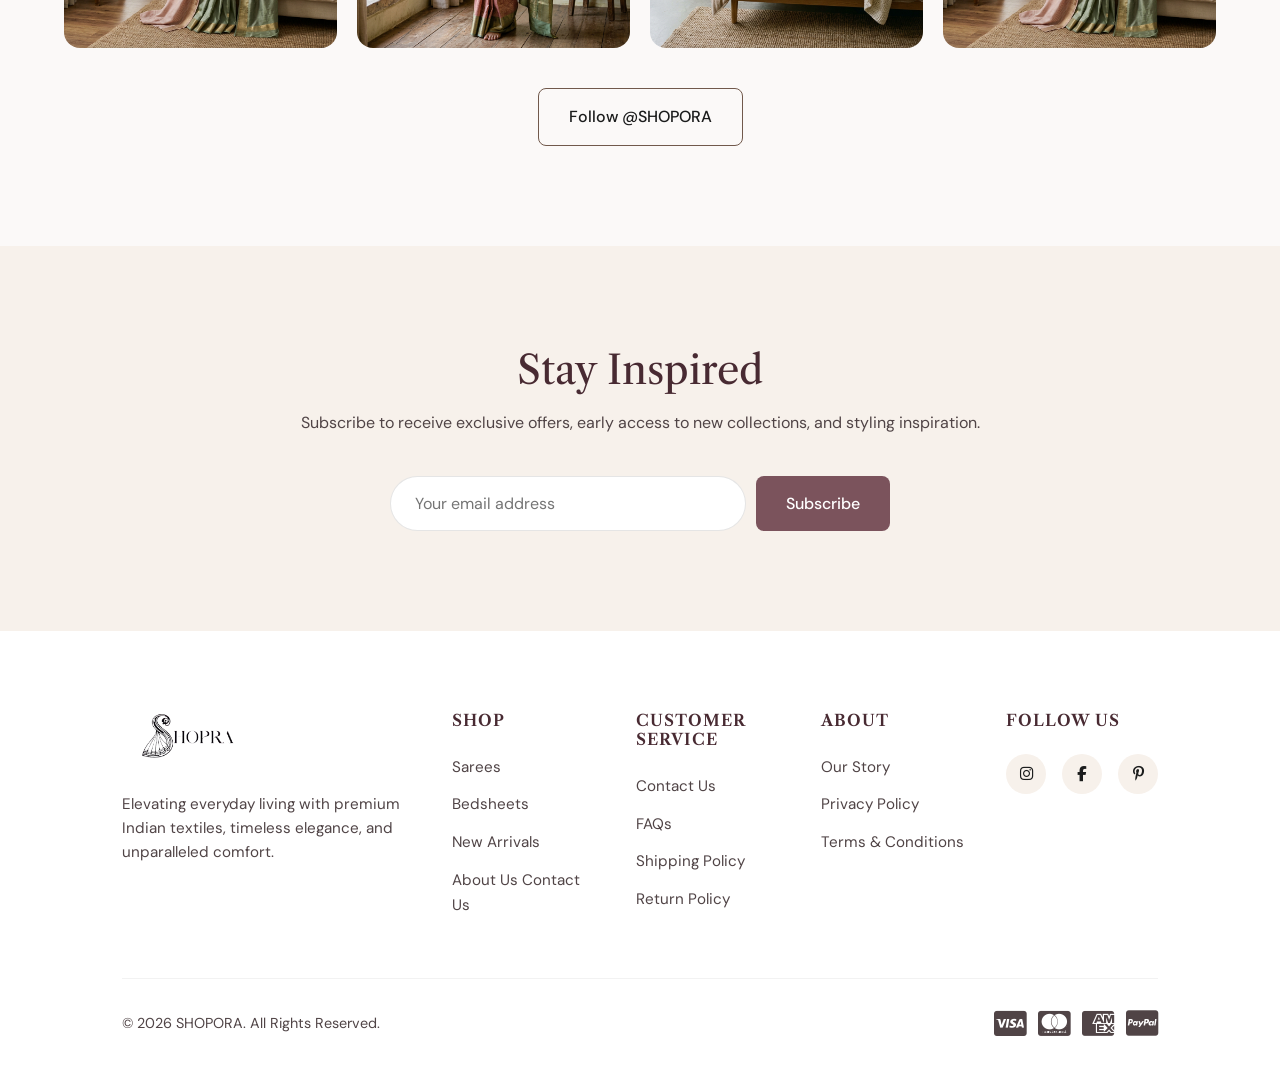
==== commit c75c7665: "ui ux" ====
--- a/index.html
+++ b/index.html
@@ -66,8 +66,8 @@
       <h1>Weave Your Own Story</h1>
       <p>Discover our meticulously crafted collection of premium sarees and luxury bed linens, designed for the modern connoisseur of comfort and tradition.</p>
       <div class="hero-buttons">
-        <a href="#shop" class="btn btn-primary">Shop Now</a>
-        <a href="#collections" class="btn btn-outline">Explore Collection</a>
+        <a href="shop.html" class="btn btn-primary">Shop Now</a>
+        <a href="shop.html" class="btn btn-outline">Explore Collection</a>
       </div>
     </div>
   </header>
@@ -79,14 +79,14 @@
         <img src="assets/saree_category_1783924821075.png" alt="Premium Sarees">
         <div class="category-overlay">
           <h2>Sarees</h2>
-          <a href="#sarees" class="btn-explore">Explore Collection</a>
+          <a href="shop.html" class="btn-explore">Explore Collection</a>
         </div>
       </div>
       <div class="category-card" id="bedsheets">
         <img src="assets/bedsheet_category_1783924833095.png" alt="Luxury Bedsheets">
         <div class="category-overlay">
           <h2>Bedsheets</h2>
-          <a href="#bedsheets" class="btn-explore">Explore Collection</a>
+          <a href="shop.html" class="btn-explore">Explore Collection</a>
         </div>
       </div>
     </div>
@@ -100,7 +100,7 @@
           <span class="subtitle">Curated For You</span>
           <h2>New Arrivals</h2>
         </div>
-        <a href="#all" class="btn btn-outline">View All</a>
+        <a href="new-arrivals.html" class="btn btn-outline">View All</a>
       </div>
       
       <div class="slider-wrapper">
@@ -188,7 +188,7 @@
       <h2>Crafted with Passion & Timeless Elegance</h2>
       <p>At SHOPORA, we believe that luxury is found in the details. Every thread woven into our sarees and every inch of our premium bedsheets tells a story of unparalleled craftsmanship.</p>
       <p>We source the finest fabrics to bring you comfort that feels like a warm embrace and designs that celebrate the essence of modern Indian living while honoring our rich textile heritage.</p>
-      <a href="#about" class="btn btn-primary" style="margin-top: 20px;">Discover Our Story</a>
+      <a href="about.html" class="btn btn-primary" style="margin-top: 20px;">Discover Our Story</a>
     </div>
   </section>
 
@@ -381,8 +381,8 @@
         <div class="footer-col">
           <h4>SHOP</h4>
           <ul>
-            <li><a href="#sarees">Sarees</a></li>
-            <li><a href="#bedsheets">Bedsheets</a></li>
+            <li><a href="shop.html">Sarees</a></li>
+            <li><a href="shop.html">Bedsheets</a></li>
             <li><a href="new-arrivals.html">New Arrivals</a></li>
             <li><a href="about.html">About Us</a>
       <a href="contact.html">Contact Us</a></li>
@@ -391,7 +391,7 @@
         <div class="footer-col">
           <h4>CUSTOMER SERVICE</h4>
           <ul>
-            <li><a href="#contact">Contact Us</a></li>
+            <li><a href="contact.html">Contact Us</a></li>
             <li><a href="#faq">FAQs</a></li>
             <li><a href="#shipping">Shipping Policy</a></li>
             <li><a href="#returns">Return Policy</a></li>
@@ -400,7 +400,7 @@
         <div class="footer-col">
           <h4>ABOUT</h4>
           <ul>
-            <li><a href="#story">Our Story</a></li>
+            <li><a href="about.html">Our Story</a></li>
             <li><a href="#privacy">Privacy Policy</a></li>
             <li><a href="#terms">Terms & Conditions</a></li>
           </ul>
--- a/css/styles.css
+++ b/css/styles.css
@@ -29,6 +29,7 @@
 
 html {
   scroll-behavior: smooth;
+  scrollbar-width: none; /* Firefox */
 }
 
 body {
@@ -37,12 +38,20 @@
   color: var(--text-dark);
   line-height: 1.6;
   overflow-x: hidden;
+  -ms-overflow-style: none; /* IE and Edge */
+}
+
+/* Hide scrollbar for Chrome, Safari and Opera */
+body::-webkit-scrollbar,
+html::-webkit-scrollbar {
+  display: none;
 }
 
 h1, h2, h3, h4, h5, h6 {
   font-family: var(--font-heading);
   font-weight: 400;
   line-height: 1.2;
+  color: #482a32;
 }
 
 a {
@@ -1223,15 +1232,15 @@
 }
 .page-header h1 {
   font-family: var(--font-heading);
-  font-size: 3rem;
+  font-size: 2rem;
   color: var(--text-dark);
   margin-bottom: 10px;
 }
 
 .category-slider-container {
-  margin-bottom: 60px;
-  padding-bottom: 20px;
-  border-bottom: 1px solid rgba(0,0,0,0.05);
+  margin-bottom: 10px;
+  padding-bottom: 0;
+  border-bottom: none;
 }
 .category-slider-container h2 {
   font-family: var(--font-heading);
@@ -1267,8 +1276,8 @@
   transform: translateY(-5px);
 }
 .category-circle-img {
-  width: 140px;
-  height: 140px;
+  width: 100px;
+  height: 100px;
   border-radius: 50%;
   overflow: hidden;
   box-shadow: 0 4px 15px rgba(0,0,0,0.05);
@@ -1293,13 +1302,227 @@
   font-family: var(--font-body);
   font-weight: 600;
   color: var(--text-dark);
+  font-size: 1rem;
+}
+.explore-section {
+  position: relative;
+  background-color: var(--bg-section);
+  padding: 40px 0 30px 0;
+  margin: 0;
+  text-align: center;
+  overflow: hidden;
+  width: 100%;
+}
+.explore-section .page-header {
+  margin-bottom: 20px;
+  text-align: center;
+  position: relative;
+  z-index: 2;
+}
+.explore-section .page-header h2 {
+  font-family: var(--font-heading);
+  font-size: 2.2rem;
+  color: var(--text-dark);
+  margin-bottom: 10px;
+}
+.explore-section .page-header p {
+  color: var(--text-light);
   font-size: 1.1rem;
+}
+
+/* Aesthetic Background Elements */
+.aesthetic-circle-1 {
+  position: absolute;
+  width: 400px;
+  height: 400px;
+  border: 1px solid var(--primary);
+  border-radius: 50%;
+  opacity: 0.08;
+  top: -150px;
+  left: -100px;
+  z-index: 0;
+}
+.aesthetic-circle-2 {
+  position: absolute;
+  width: 300px;
+  height: 300px;
+  border: 1px solid var(--primary);
+  border-radius: 50%;
+  opacity: 0.08;
+  bottom: -100px;
+  right: -50px;
+  z-index: 0;
+}
+
+.category-slider-container {
+  position: relative;
+  z-index: 2;
+}
+
+/* --- Shop Page Layout --- */
+.shop-layout {
+  display: grid;
+  grid-template-columns: 260px 1fr;
+  gap: 40px;
+  align-items: start;
+}
+
+/* Sidebar */
+.shop-sidebar {
+  margin-left: -20px;
+}
+.sidebar-header {
+  display: flex;
+  justify-content: space-between;
+  align-items: center;
+  margin-bottom: 25px;
+  padding-bottom: 15px;
+  border-bottom: 1px solid rgba(0,0,0,0.05);
+}
+.sidebar-header h3 {
+  font-family: var(--font-heading);
+  font-size: 1.5rem;
+  color: var(--text-dark);
+}
+.sidebar-header a {
+  font-size: 0.85rem;
+  color: var(--text-light);
+}
+
+.filter-group {
+  margin-bottom: 25px;
+}
+.filter-title {
+  font-size: 0.8rem;
+  text-transform: uppercase;
+  letter-spacing: 1px;
+  color: var(--text-light);
+  margin-bottom: 15px;
+  font-weight: 600;
+}
+.filter-item {
+  display: flex;
+  align-items: center;
+  margin-bottom: 12px;
+  font-size: 0.95rem;
+  color: var(--text-dark);
+}
+.filter-item input[type="checkbox"] {
+  margin-right: 10px;
+  accent-color: var(--primary);
+  width: 16px;
+  height: 16px;
+}
+.filter-item span.count {
+  margin-left: 5px;
+  color: var(--text-light);
+  font-size: 0.85rem;
+}
+
+.color-swatches {
+  display: flex;
+  gap: 10px;
+}
+.color-swatch {
+  width: 24px;
+  height: 24px;
+  border-radius: 50%;
+  border: 1px solid rgba(0,0,0,0.1);
+  cursor: pointer;
+}
+.color-swatch.active {
+  border: 2px solid var(--text-dark);
+}
+
+.price-inputs {
+  display: flex;
+  align-items: center;
+  gap: 10px;
+}
+.price-inputs input {
+  width: 100%;
+  padding: 8px 12px;
+  border: 1px solid #ddd;
+  border-radius: 4px;
+  font-family: var(--font-body);
+}
+.price-inputs span {
+  color: var(--text-light);
+}
+
+/* Top Bar */
+.shop-top-bar {
+  display: flex;
+  justify-content: space-between;
+  align-items: center;
+  padding-bottom: 20px;
+  border-bottom: 1px solid rgba(0,0,0,0.05);
+  margin-bottom: 30px;
+}
+.shop-top-bar .product-count {
+  color: var(--text-light);
+  font-size: 0.95rem;
+}
+.shop-top-bar .product-count strong {
+  color: var(--text-dark);
+}
+.shop-sort select {
+  padding: 8px 12px;
+  border: none;
+  background: transparent;
+  font-family: var(--font-body);
+  font-size: 0.95rem;
+  color: var(--text-dark);
+  font-weight: 500;
+  cursor: pointer;
+  outline: none;
+}
+
+/* Pagination */
+.pagination {
+  display: flex;
+  justify-content: center;
+  align-items: center;
+  gap: 10px;
+  margin-top: 50px;
+}
+.page-btn, .page-num {
+  display: flex;
+  align-items: center;
+  justify-content: center;
+  width: 36px;
+  height: 36px;
+  border: 1px solid #ddd;
+  border-radius: 4px;
+  color: var(--text-dark);
+  font-size: 0.9rem;
+  transition: all var(--transition);
+}
+.page-btn:hover, .page-num:hover {
+  border-color: var(--text-dark);
+}
+.page-num.active {
+  background-color: var(--primary);
+  color: #fff;
+  border-color: var(--primary);
+}
+.page-dots {
+  color: var(--text-light);
+}
+
+@media (max-width: 992px) {
+  .shop-layout {
+    grid-template-columns: 1fr;
+  }
+  .shop-sidebar {
+    margin-bottom: 40px;
+  }
 }
 
 .all-products-grid {
   display: grid;
   grid-template-columns: repeat(auto-fill, minmax(280px, 1fr));
-  gap: 40px;
+  gap: 60px;
   margin-bottom: 60px;
 }
 
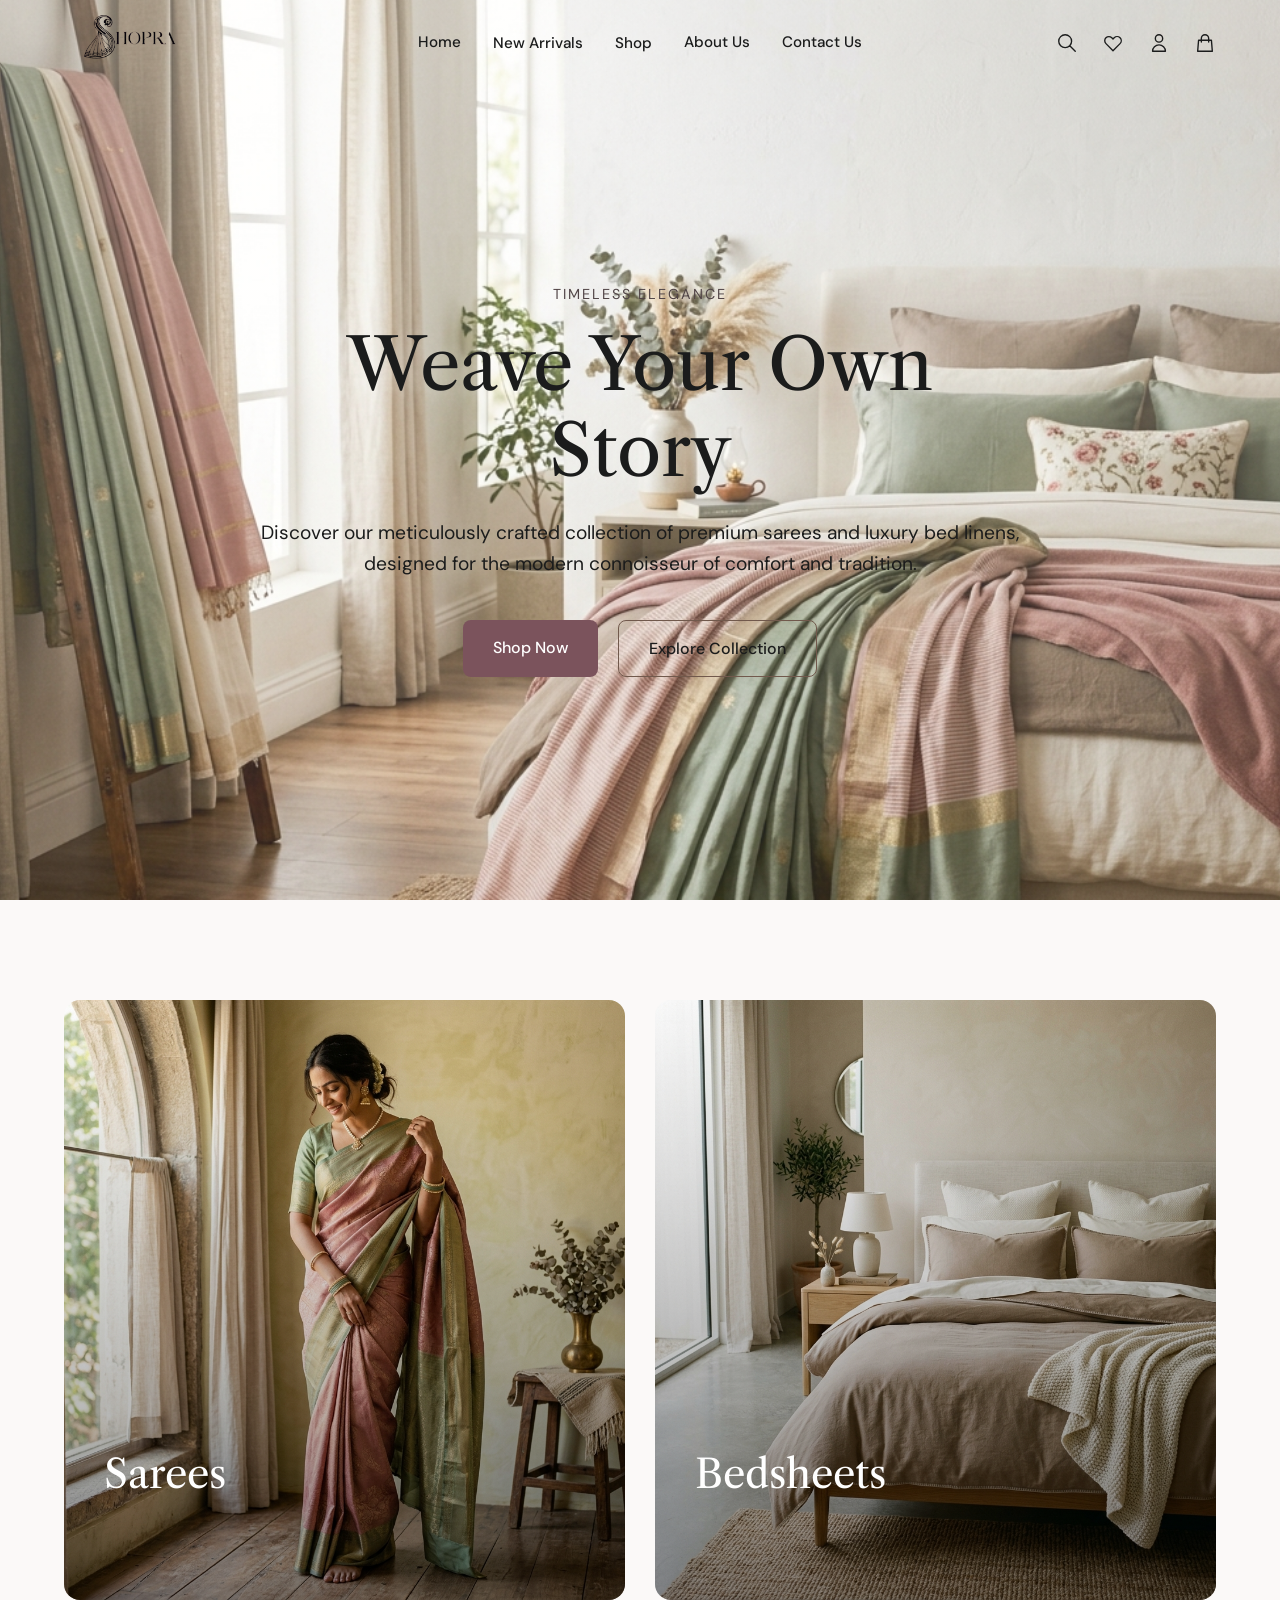
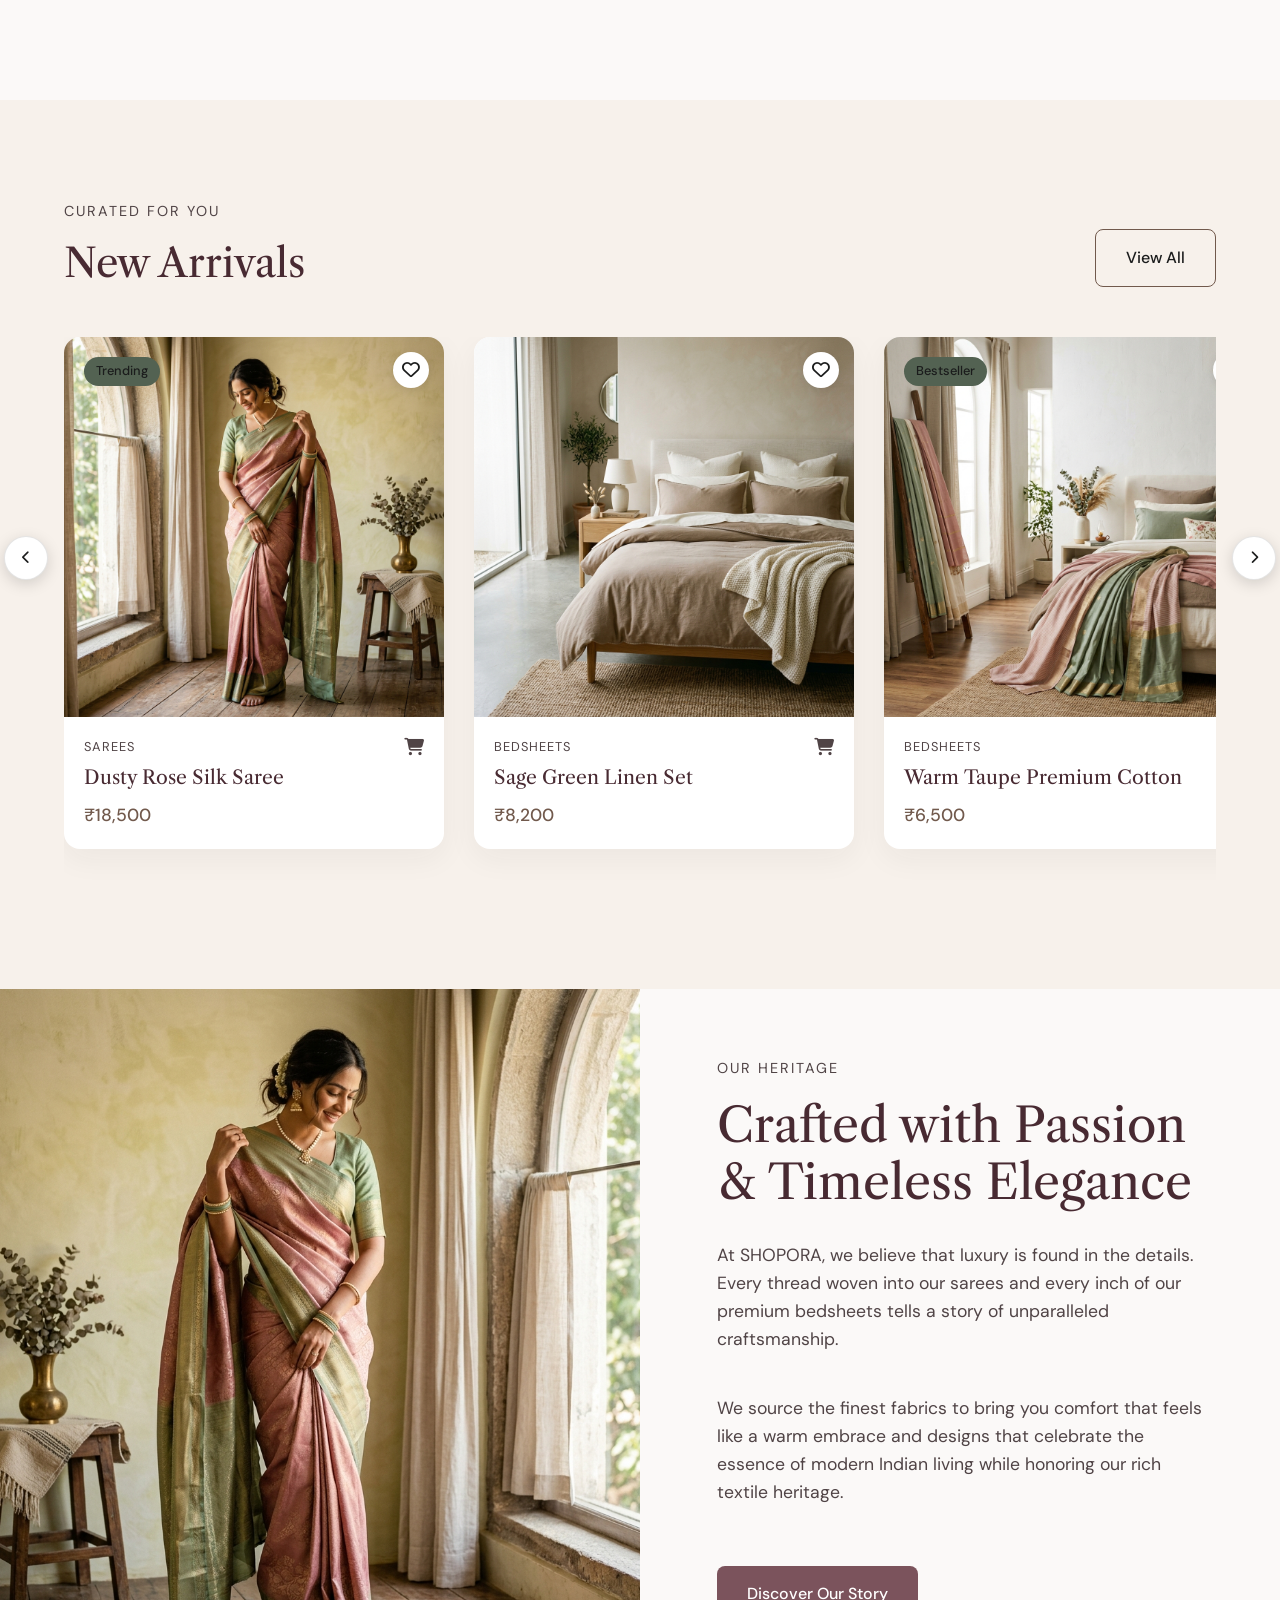
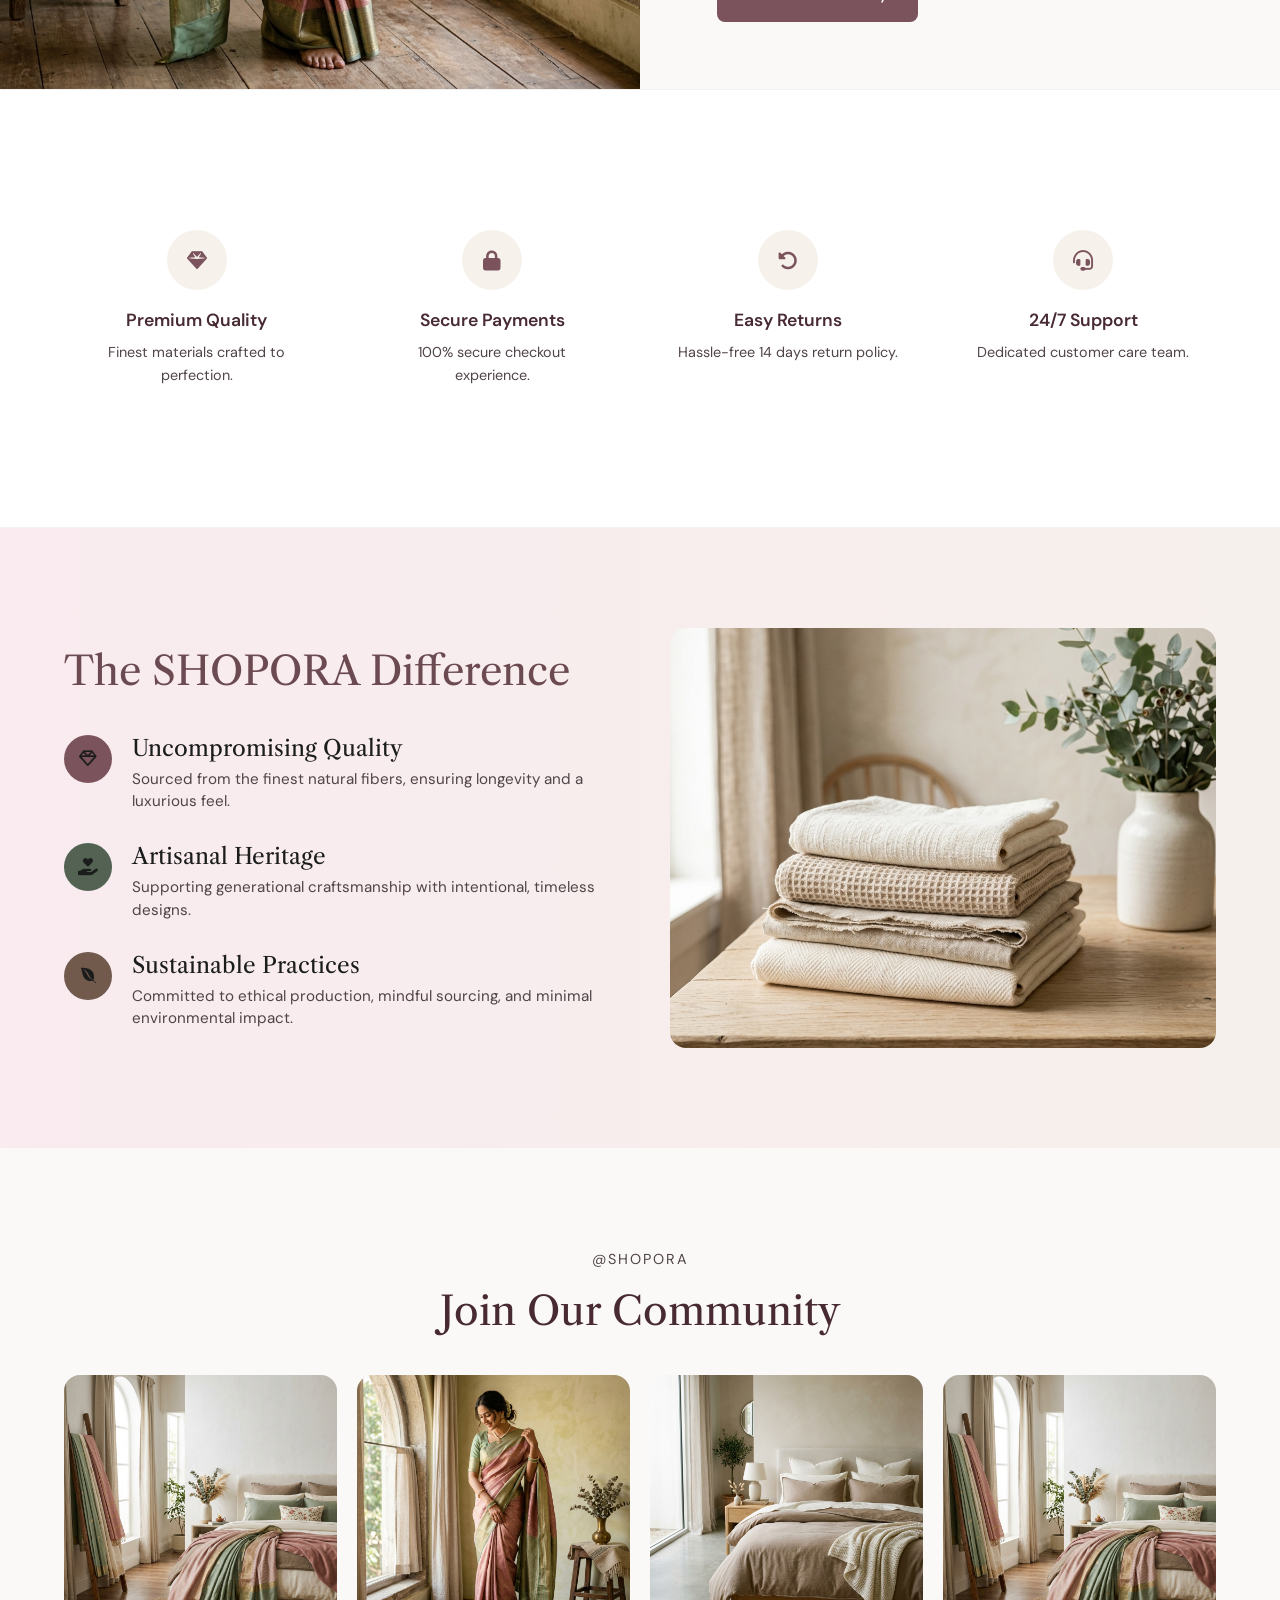
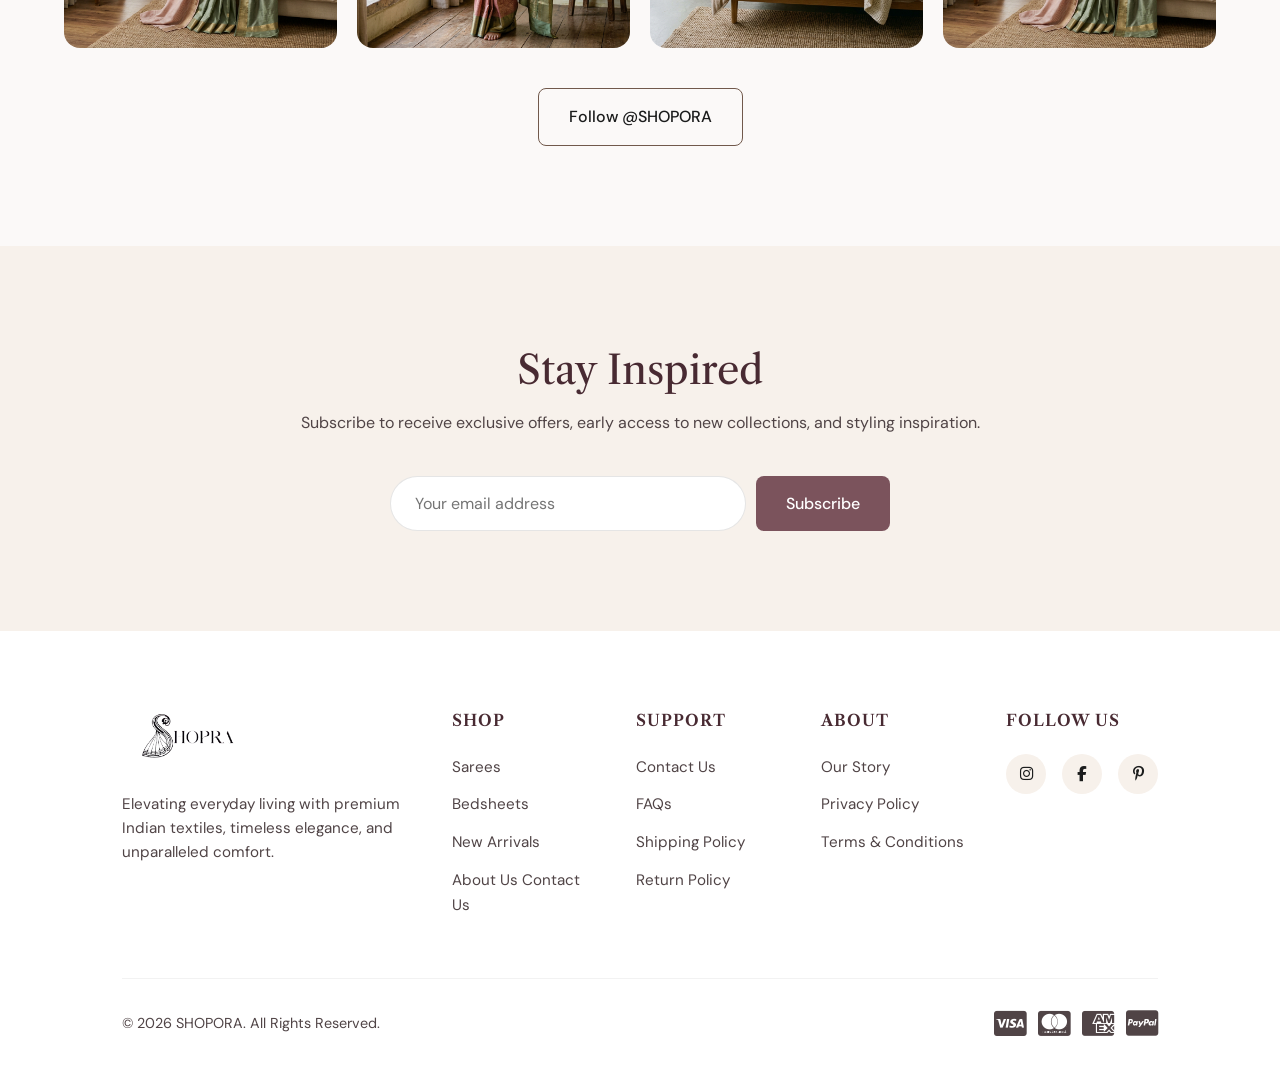
==== commit 2d2cc0a2: "updated css" ====
--- a/index.html
+++ b/index.html
@@ -389,7 +389,7 @@
           </ul>
         </div>
         <div class="footer-col">
-          <h4>CUSTOMER SERVICE</h4>
+          <h4>SUPPORT</h4>
           <ul>
             <li><a href="contact.html">Contact Us</a></li>
             <li><a href="#faq">FAQs</a></li>
--- a/css/styles.css
+++ b/css/styles.css
@@ -1369,7 +1369,7 @@
 
 /* Sidebar */
 .shop-sidebar {
-  margin-left: -20px;
+  
 }
 .sidebar-header {
   display: flex;
@@ -1521,9 +1521,28 @@
 
 .all-products-grid {
   display: grid;
-  grid-template-columns: repeat(auto-fill, minmax(280px, 1fr));
-  gap: 60px;
+  grid-template-columns: repeat(3, 1fr);
+  gap: 30px;
   margin-bottom: 60px;
+}
+
+.all-products-grid .product-card {
+  min-width: 0;
+  width: 100%;
+}
+
+@media (max-width: 992px) {
+  .all-products-grid {
+    grid-template-columns: repeat(2, 1fr);
+    gap: 25px;
+  }
+}
+
+@media (max-width: 576px) {
+  .all-products-grid {
+    grid-template-columns: 1fr;
+    gap: 20px;
+  }
 }
 
 /* --- About Us Page Styles --- */
